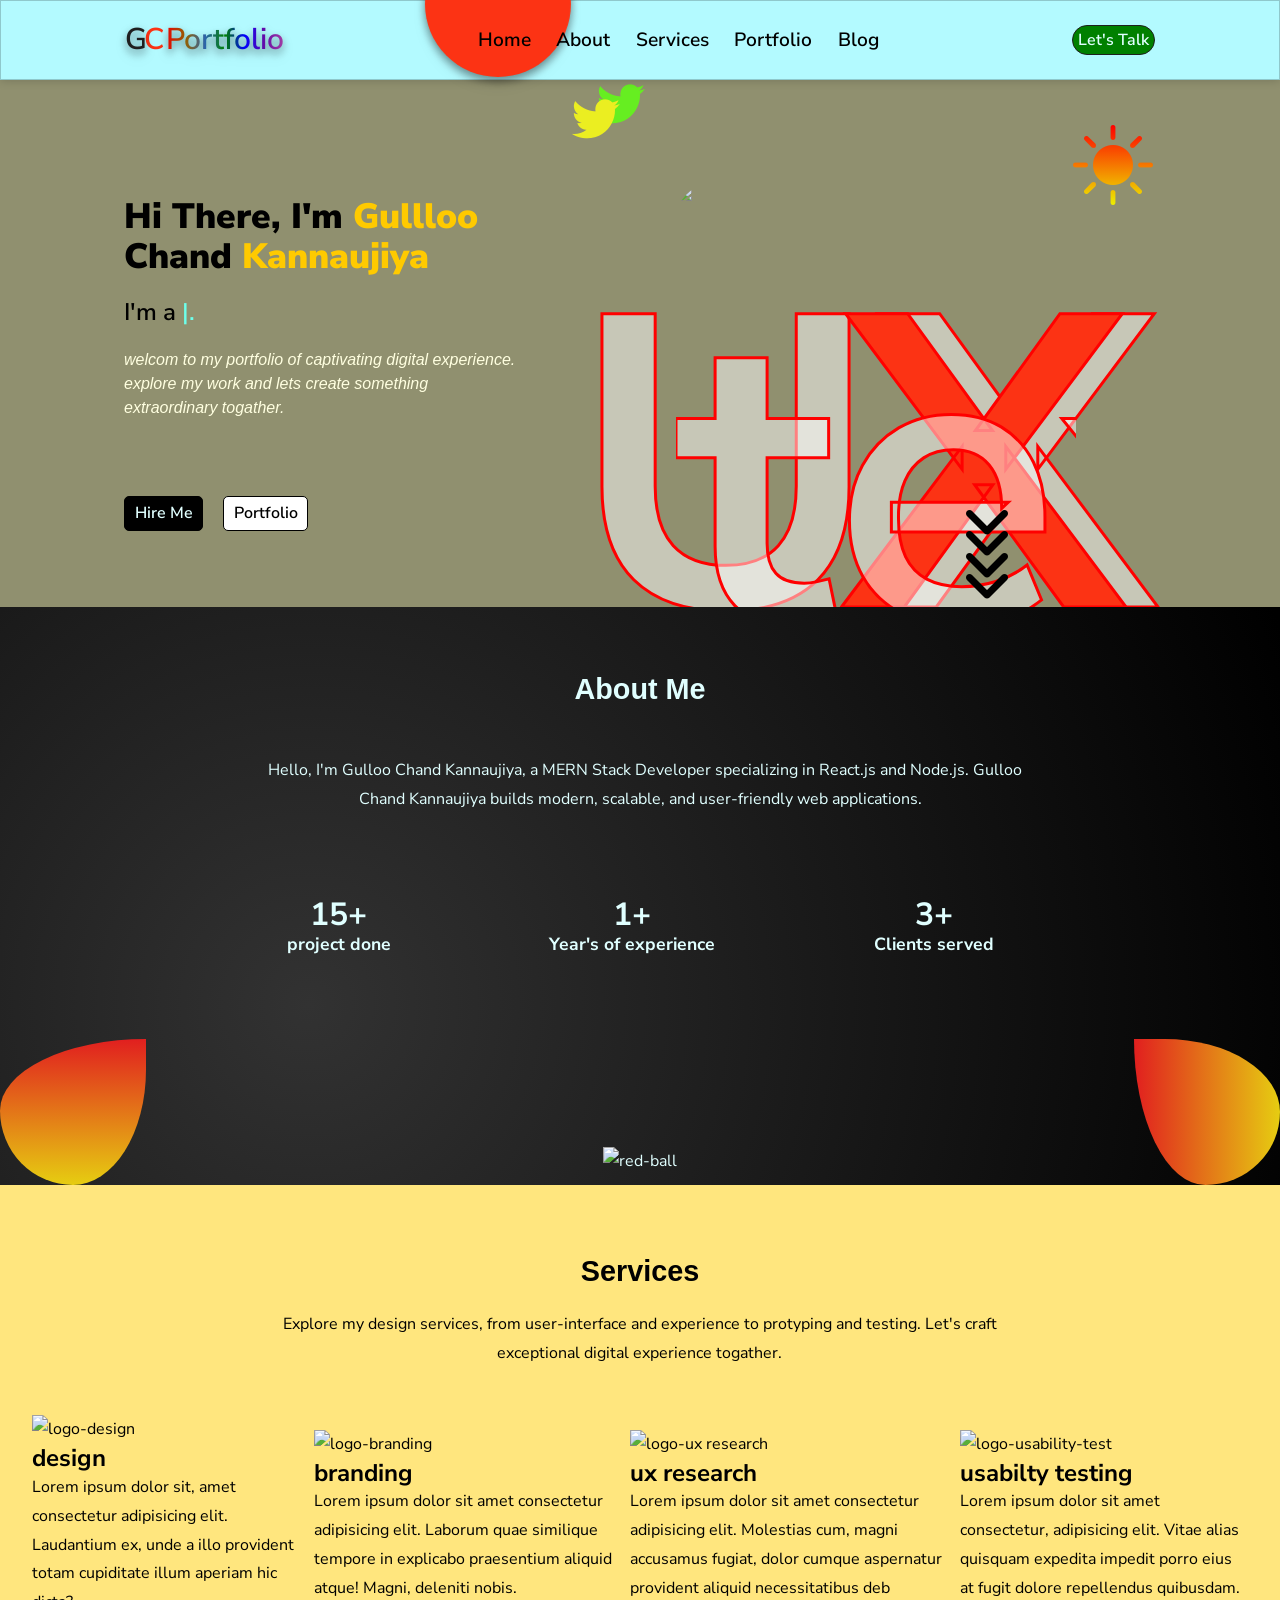
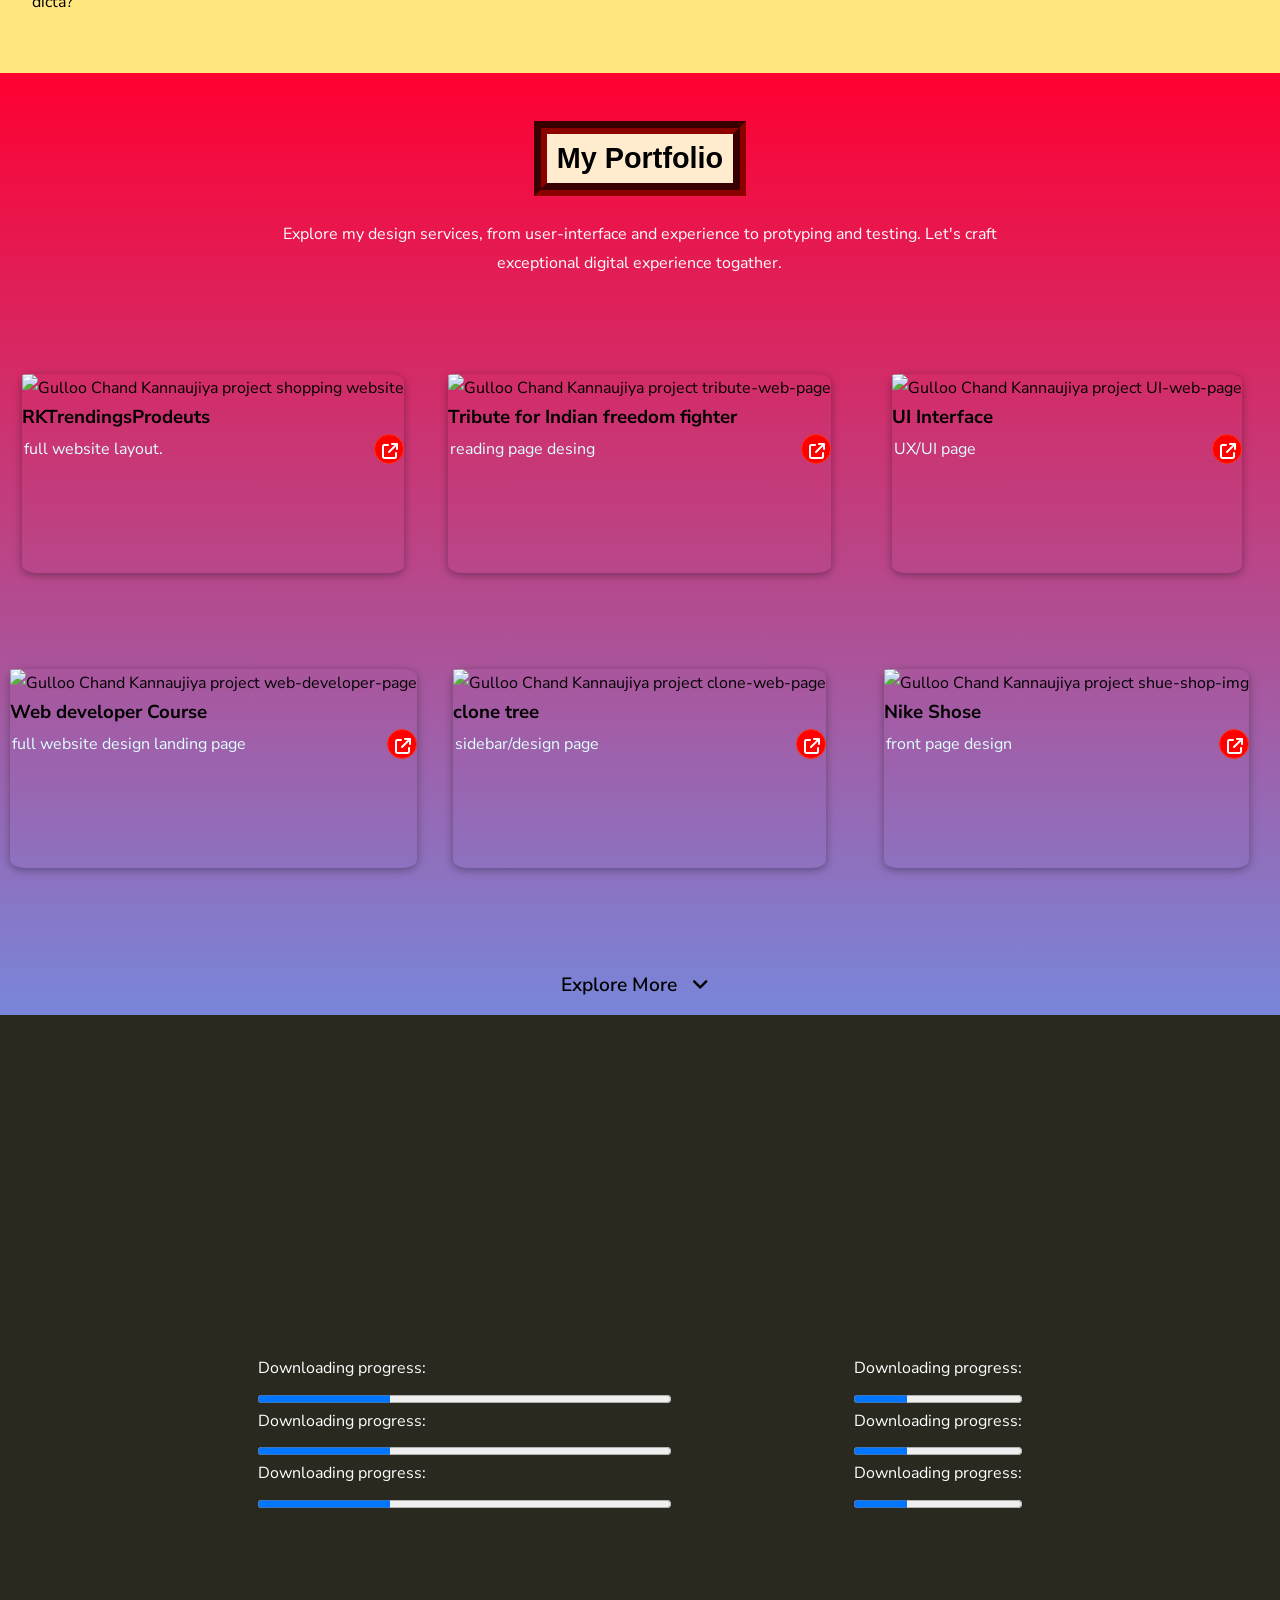
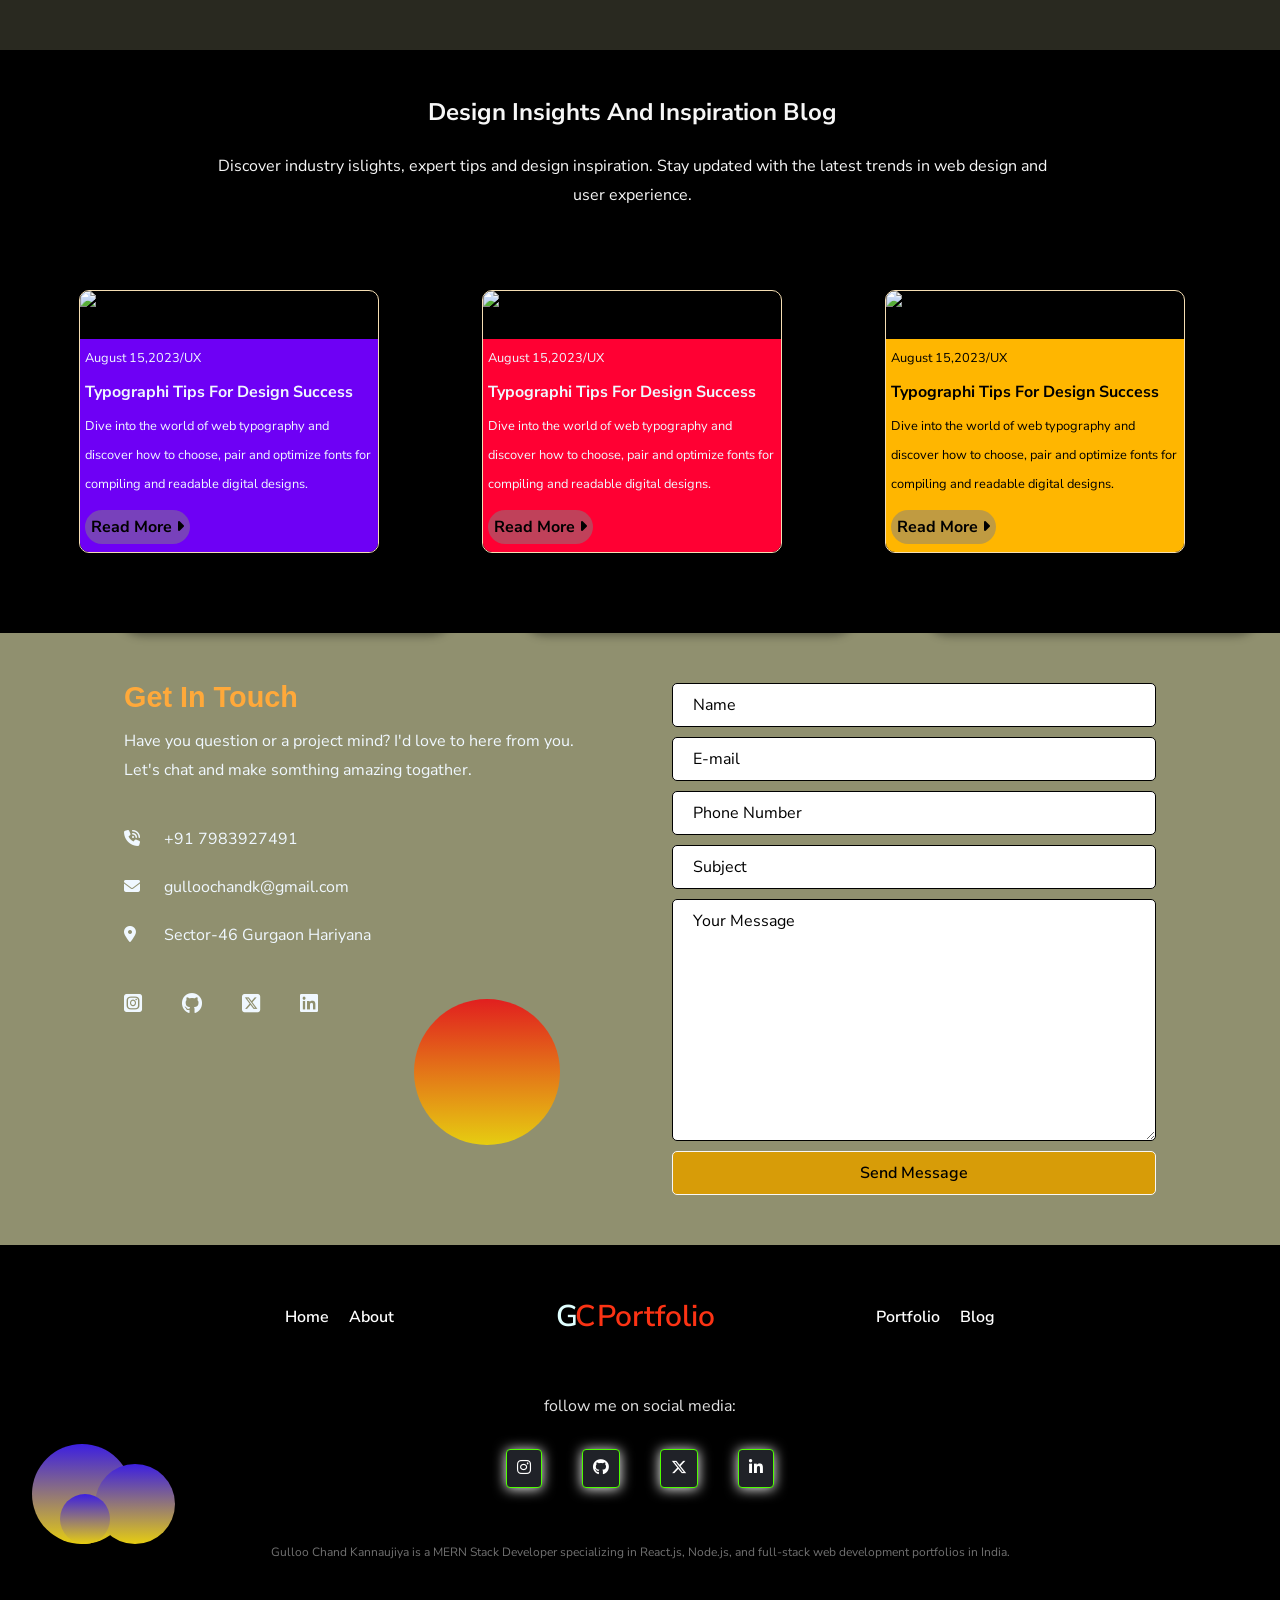
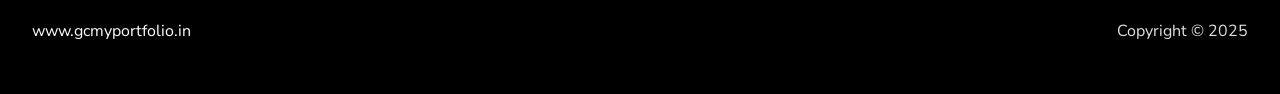
==== index.html @ 88aa2722 "fix meta and update full name" ====
<!DOCTYPE html>
<html lang="en">

    <head>
        <meta charset="UTF-8">
        <meta name="viewport" content="width=device-width, initial-scale=1.0">
        <meta name="description" content="Portfolio of Gulloo Chand Kannaujiya - Web-Developer & Full-Stack Developer.">
        <meta name="keywords"
            content="Gulloo Chand Kannaujiya, MERN Stack Developer, React Developer, Node.js Developer, Web Developer Portfolio India">
        <meta name="author" content="Gulloo Chand Kannaujiya">
        <link rel="stylesheet" href="./css/style.css">
        <link rel="stylesheet" href="https://cdnjs.cloudflare.com/ajax/libs/font-awesome/6.5.1/css/all.min.css"
            integrity="sha512-DTOQO9RWCH3ppGqcWaEA1BIZOC6xxalwEsw9c2QQeAIftl+Vegovlnee1c9QX4TctnWMn13TZye+giMm8e2LwA=="
            crossorigin="anonymous" referrerpolicy="no-referrer" />
        <link rel="stylesheet" href="https://cdn.jsdelivr.net/npm/bootstrap-icons@1.11.1/font/bootstrap-icons.css"
            integrity="sha384-4LISF5TTJX/fLmGSxO53rV4miRxdg84mZsxmO8Rx5jGtp/LbrixFETvWa5a6sESd" crossorigin="anonymous">
        <link rel="canonical" href="https://gu99k.github.io/gc-myportfolio.in/">
        <script src="https://unpkg.com/scrollreveal"></script>
        <title>Gulloo Chand Kannaujiya| MERN Stack Developer Portfolio</title>
        <!-- Open Graph -->
        <meta property="og:title" content="Gulloo Chand Kannaujiya Portfolio">
        <meta property="og:description" content="MERN Stack Developer specializing in React and Node.js">
        <meta property="og:url" content="https://gu99k.github.io/gc-myportfolio.in/">
        <meta property="og:type" content="website">
        <meta property="og:image" content="https://gu99k.github.io/gc-myportfolio.in/img/your-image.png">
        <!-- Other meta tags, title, etc. -->

        <script type="application/ld+json">
          {
            "@context": "https://schema.org",
            "@type": "Person",
            "name": "Gulloo Chand Kannaujiya",
            "url": "https://gu99k.github.io/gc-myportfolio.in/",
            "image": "https://gu99k.github.io/gc-myportfolio.in/images/your-image.jpg",
            "sameAs": [
              "https://in.linkedin.com/in/gc-kannaujiya",
              "https://github.com/Gu99k"
              
            ],
            "jobTitle": "MERN Stack Developer",
            "worksFor": {
              "@type": "Organization",
              "name": "Freelancer / Personal Brand"
            },
            "description": "A passionate MERN Stack Developer skilled in modern web technologies and creating a full website."
          }
          </script>
    </head>

    <body>
        <!-- Whole project Start From Here///////////////////////////////////////////////////////////// -->
        <div id="landing-ltr">
            <!-- Top page view content///////////////////////////////////////////////////////////// -->

            <p class="seo-top">
                Gulloo Chand Kannaujiya is a MERN Stack Developer specializing in React.js, Node.js, and full-stack web
                applications
                in India.
            </p>
            <!-- Header-Navbar start//////////////////////////////////////////////////////////////////////// -->

            <nav class="navbar" onscroll="myScroll">
                <div class="background"></div>
                <div class="logo">
                    <div><span class="left">g</span> <span class="right">c</span> </div>
                    <div class="logo-txt">portfolio</div>
                </div>
                <div class="nav-links">
                    <ul>
                        <li class="list-link">
                            <a class="active-link home-link" href="#">home</a>
                        </li>
                        <li>
                            <a class="active-link target-link" data-target="about-section" href="#">about</a>
                        </li>
                        <li>
                            <a class="active-link target-link" data-target="service-section" href="#">services</a>
                        </li>
                        <li>
                            <a class="active-link target-link" data-target="portfolio-section" href="#">portfolio</a>
                        </li>
                        <li>
                            <a class="active-link target-link" data-target="blog-section" href="#">blog</a>
                        </li>

                    </ul>
                </div>
                <div class="button">
                    <a class="target-link" data-target="contact-section" href="#">let's talk</a>
                </div>
                <!-- Toggle Button  -->

                <div id="menubar"><i class="fa-sharp fa-solid fa-bars"></i></div>
                <div id="menubar-close"><i class="fa-solid fa-xmark"></i></div>

            </nav>
            <!-- Backdrop -->
            <div class="backdrop" id="backdrop"></div>

            <div class="menu-item">
                <ul>
                    <li>

                        <a class="home-link" href="#"><span class="menu-icon"><i class="fa-solid fa-house"></i></span>
                            <div class="text-item">home</div>
                        </a>
                    </li>
                    <li>

                        <a class="target-link" data-target="about-section" href="#"><span class="menu-icon"><i
                                    class="fa-solid fa-address-card"></i></span>
                            <span class="text-item">about</span> </a>
                    </li>
                    <li>
                        <a class="target-link" data-target="service-section" href="#"><span class="menu-icon"><i
                                    class="fa-solid fa-code"></i></span>
                            <span class="text-item">services</span> </a>
                    </li>
                    <li>

                        <a class="target-link" data-target="portfolio-section" href="#"><span class="menu-icon"><i
                                    class="fa-sharp fa-solid fa-user-tie"></i></span>
                            <div class="text-item">portfolio</div>
                        </a>
                    </li>
                    <li>

                        <a class="target-link" data-target="blog-section" href="#">
                            <div class="menu-icon"> <i class="fa-sharp fa-solid fa-blog"></i>
                            </div>
                            <div class="text-item">blog</div>
                        </a>
                    </li>
                    <li>

                        <a class="target-link" data-target="contact-section" href="#">
                            <div class="menu-icon"><i class="fa-solid fa-comment"></i></div>
                            <div class="text-item">let's
                                talk</div>
                        </a>

                    </li>

                </ul>
            </div>



            <!-- Header-Navbar Close///////////////////////////////////////////////////////////// -->

            <!-- Top Page view Main-content start///////////////////////////////////////////////////////////// -->
            <div class="hero" id="home">
                <div class="container">
                    <div class="header-content header-con-bg">
                        <div class="section-heading">
                            <h1 class="title1">
                                hi there, i'm <span class="title1-text"> gullloo</span> chand <span
                                    class="title1-text">kannaujiya</span>
                            </h1>
                            <div class="title2">I'm a
                                <span class="multi-text"></span>
                                <span class="Typewriter__cursor">|.</span>
                            </div>
                            <div class="description">welcom to my portfolio of captivating digital experience. explore
                                my
                                work and lets create something extraordinary togather.</div>
                        </div>
                        <div class="CTAs">
                            <a class="CTAs-link" href="./assets/resume/GCK resume m4.pdf" target="_blank">
                                <div class="btn btn1">hire me</div>

                            </a>
                            <a class="btn btn2" href="./pages/portfolio.html">portfolio</a>
                        </div>

                    </div>
                    <div class="animate-ball"></div>
                    <div class="image">

                        <div class="design">UX <span class="design2">X</span> <span class="design3"><img
                                    src="./img/R.png" loading="lazy" alt="text-img"></span></div>
                        <div class="vector"> <i class="fa-sharp fa-solid fa-angles-down"></i> </div>
                        <div class="vector2"> <i class="fa-sharp fa-solid fa-angles-down"></i> </div>
                        <div class="triangle"> <i class="fa-brands fa-twitter"></i> </div>
                        <div class="animate-bird"> <i class="fa-brands fa-twitter"></i> </div>
                        <div class="triangle2"><i class="bi bi-brightness-high-fill"></i> </div>


                    </div>
                </div>
            </div>
            <!-- Top Page view Main-content-container Close///////////////////////////////////////////////////// -->

            <!-- About section Start//////////////////////////////////////////////////////////////////// -->
            <section id="about-section" class="sec-01 show-animate">
                <div class="about-heading">
                    <h1 class="about-title">about me</h1>
                    <p class="about-description">
                    <p class="about-description">
                        Hello, I'm Gulloo Chand Kannaujiya, a MERN Stack Developer specializing in React.js and Node.js.
                        Gulloo Chand Kannaujiya builds modern, scalable, and user-friendly web applications.
                    </p>
                    </p>
                </div>
                <div class="about-container">
                    <div class="info01">
                        <h1 class="info-header">15+</h1>
                        <h5 class="info-text">project done</h5>
                    </div>
                    <div class="info02">
                        <h1 class="info-header">1+</h1>
                        <h5 class="info-text">Year's of experience</h5>
                    </div>
                    <div class="info03">
                        <h1 class="info-header">3+</h1>
                        <h5 class="info-text">Clients served</h5>
                    </div>

                </div>
                <div class="at-bg-btm">
                    <div class="about-gb"></div>
                    <img class="about-img" src="./img/Background1.png" loading="lazy" alt="red-ball">
                    <div class="about-gb bg-roate"></div>
                </div>
            </section>
            <!-- About section Close//////////////////////////////////////////////////////////////////// -->

            <!-- Service section Start//////////////////////////////////////////////////////////////////// -->
            <section id="service-section" class="sec-02">
                <div class="service-container">
                    <div class="sr-hd-tls">
                        <h1 class="service-Hd-h1">Services</h1>
                        <p class="service-Hd-p">Explore my design services, from user-interface and experience to
                            protyping and testing.
                            Let's craft exceptional digital experience togather.</p>
                    </div>
                    <div class="services-expo">
                        <div class="expo">
                            <div class="expo101"><img src="./img/Vector (1).png" loading="lazy" alt="logo-design"></div>
                            <div class="expo102">
                                <h2>design</h2>
                            </div>
                            <div class="expo103">
                                <p>Lorem ipsum dolor sit, amet consectetur adipisicing elit. Laudantium ex, unde a illo
                                    provident totam cupiditate illum aperiam hic dicta?</p>
                            </div>
                        </div>
                        <div class="expo">
                            <div class="expo201"><img src="./img/Vector.png" alt="logo-branding"></div>
                            <div class="expo202">
                                <h2>branding</h2>
                            </div>
                            <div class="expo203">
                                <p>Lorem ipsum dolor sit amet consectetur adipisicing elit. Laborum quae similique
                                    tempore in explicabo praesentium aliquid atque! Magni, deleniti nobis.</p>
                            </div>
                        </div>
                        <div class="expo">
                            <div class="expo301"> <img src="./img/Vector (2).png" alt="logo-ux research"></div>
                            <div class="expo302">
                                <h2>ux research</h2>
                            </div>
                            <div class="expo303">
                                <p>Lorem ipsum dolor sit amet consectetur adipisicing elit. Molestias cum, magni
                                    accusamus fugiat, dolor cumque aspernatur provident aliquid necessitatibus deb</p>
                            </div>
                        </div>
                        <div class="expo">
                            <div class="expo401"><img src="./img/task.png" alt="logo-usability-test"></div>
                            <div class="expo402">
                                <h2>usabilty testing</h2>
                            </div>
                            <div class="expo403">
                                <p>Lorem ipsum dolor sit amet consectetur, adipisicing elit. Vitae alias quisquam
                                    expedita impedit porro eius at fugit dolore repellendus quibusdam.</p>
                            </div>
                        </div>
                    </div>

                </div>
            </section>
            <!-- Service section Close///////////////////////////////////////////////////////////////////// -->


            <!-- portfolio-cards-section-start//////////////////////////////////////////////////////////////////// -->
            <section id="portfolio-section" class="sec-03">
                <div class="port-s-con">
                    <div class="portfolio-heading">
                        <div class="port-h-s">
                            <h1>my portfolio</h1>
                            <p>Explore my design services, from user-interface and experience to protyping and testing.
                                Let's craft exceptional digital experience togather. </p>
                        </div>
                    </div>
                    <div class="cards-container">
                        <div class="cards">

                            <div class="cards-img">
                                <img src="./img/page11.png" loading="lazy"
                                    alt="Gulloo Chand Kannaujiya project shopping website">
                                <video preload="none" src="./assets/video/card1video.mp4"></video>

                            </div>

                            <div>
                                <h3 class="headline">RKTrendingsProdeuts</h3>
                            </div>
                            <div class="cards-txt-title">
                                <p class="subhead">full website layout.</p>
                                <a class="cards-ancher" href="https://gu99k.github.io/rk-trending-products.com/"
                                    target="_blank">

                                    <div class="link-direction"><i class="fa-solid fa-arrow-up-right-from-square"></i>
                                    </div>
                                </a>
                            </div>

                        </div>
                        <div class="cards">
                            <div class="cards-img"><img src="./img/page22.png" loading="lazy"
                                    alt="Gulloo Chand Kannaujiya project tribute-web-page">
                            </div>
                            <div>
                                <h3 class="headline">Tribute for Indian freedom fighter</h3>
                            </div>
                            <div class="cards-txt-title">
                                <p class="subhead">reading page desing</p>
                                <a class="cards-ancher" href="https://gu99k.github.io/tribute-Gandhi-ji-by-GK.in/"
                                    target="_blank">
                                    <div class="link-direction"><i class="fa-solid fa-arrow-up-right-from-square"></i>
                                    </div>
                                </a>
                            </div>
                        </div>
                        <div class="cards">
                            <div class="cards-img"><img src="./img/page33 (2).png" loading="lazy"
                                    alt="Gulloo Chand Kannaujiya project UI-web-page">
                            </div>
                            <div>
                                <h3 class="headline">UI Interface</h3>
                            </div>
                            <div class="cards-txt-title">
                                <p class="subhead">UX/UI page</p>
                                <a class="cards-ancher" href="https://gu99k.github.io/UIwebsite/" target="_blank">
                                    <div class="link-direction"><i class="fa-solid fa-arrow-up-right-from-square"></i>
                                    </div>
                                </a>
                            </div>
                        </div>
                        <div class="cards">
                            <div class="cards-img">
                                <img src="./img/page4.png" loading="lazy"
                                    alt="Gulloo Chand Kannaujiya project web-developer-page">
                                <video preload="none" src="./assets/video/card4video.mp4"></video>
                            </div>
                            <div>
                                <h3 class="headline">Web developer Course</h3>
                            </div>
                            <div class="cards-txt-title">
                                <p class="subhead">full website design landing page </p>
                                <a class="cards-ancher" href="https://gu99k.github.io/UIwebsite/" target="_blank">
                                    <div class="link-direction"><i class="fa-solid fa-arrow-up-right-from-square"></i>
                                    </div>
                                </a>
                            </div>
                        </div>
                        <div class="cards">
                            <div class="cards-img"><img src="./img/page5.png" loading="lazy"
                                    alt="Gulloo Chand Kannaujiya project clone-web-page"></div>
                            <div>
                                <h3 class="headline">clone tree</h3>
                            </div>
                            <div class="cards-txt-title">
                                <p class="subhead">sidebar/design page</p>
                                <a class="cards-ancher" href="https://gu99k.github.io/linktree.clone/" target="_blank">
                                    <div class="link-direction"><i class="fa-solid fa-arrow-up-right-from-square"></i>
                                    </div>
                                </a>
                            </div>
                        </div>
                        <div class="cards">
                            <div class="cards-img"><img src="./img/page7.png" loading="lazy"
                                    alt="Gulloo Chand Kannaujiya project shue-shop-img"></div>
                            <div>
                                <h3 class="headline">Nike Shose</h3>
                            </div>
                            <div class="cards-txt-title">
                                <p class="subhead">front page design</p>
                                <a class="cards-ancher" href="https://gu99k.github.io/linktree.clone/" target="_blank">
                                    <div class="link-direction"><i class="fa-solid fa-arrow-up-right-from-square"></i>
                                    </div>
                                </a>
                            </div>
                        </div>
                    </div>
                    <div class="addtional_portfolio">
                        <a class="add-window" href="./pages/portfolio.html">Explore More
                            <i class="fa-solid fa-angle-down add-port-icon"></i></a>

                    </div>
                </div>

            </section>
            <!-- portfolio-cards-section-close////////////////////////////////////////////////////////////////// -->

            <!-- skills-section-stART////////////////////////////////////////////////////////////////// -->
            <section id="skills-section" class="s-s-background motion-effect-element">
                <div id="elementor-background-overlay"></div>
                <div id="skills-wrap">
                    <div class="skills-heading s-animation">
                        <h1>core web design skills</h1>
                        <p>I'm curious in essential design skills, creating visually stunning and functional digital
                            experience from UI design to UX research, my passion is to craft efective and memorable
                            digital
                            solutions.</p>
                    </div>
                    <div class="skills-container">
                        <div class="items-left">
                            <div class="skills00">
                                <label for="file">Downloading progress:</label>
                                <progress id="file" value="32" max="100"> 32% </progress>
                            </div>
                            <div class="skills00">
                                <label for="file">Downloading progress:</label>
                                <progress id="file" value="32" max="100"> 32% </progress>
                            </div>
                            <div class="skills00">
                                <label for="file">Downloading progress:</label>
                                <progress id="file" value="32" max="100"> 32% </progress>
                            </div>
                        </div>
                        <div class="items-right">
                            <div class="skills00">
                                <label for="file">Downloading progress:</label>
                                <progress id="file" value="32" max="100"> 32% </progress>
                            </div>
                            <div class="skills00">
                                <label for="file">Downloading progress:</label>

                                <progress id="file" value="32" max="100"> 32% </progress>

                            </div>
                            <div class="skills00">
                                <label for="file">Downloading progress:</label>
                                <progress id="file" value="32" max="100"> 32% </progress>
                            </div>

                        </div>
                    </div>
                </div>

            </section>
            <!-- skills-section-close////////////////////////////////////////////////////////////////// -->


            <!-- blog-section-start////////////////////////////////////////////////////////////////// -->
            <section id="blog-section" class="sec-05">
                <div class="blog-header">
                    <h1 class="blog-H-h1">Design Insights and inspiration blog</h1>
                    <p class="blog-H-p">Discover industry islights, expert tips and design inspiration. Stay updated
                        with the latest
                        trends in web design and user experience.</p>
                </div>
                <div class="blog-container">
                    <div class="blog-cards">
                        <div class="blog-card-img">

                            <img src="./img/page8.png" loading="lazy" alt="light-webpage-img" style="--i:0;">
                        </div>
                        <div class="blog-content blog-bg1">
                            <p>August 15,2023/UX </p>
                            <h5>typographi tips for design success</h5>
                            <p>Dive into the world of web typography and discover how to choose, pair and optimize fonts
                                for
                                compiling and readable digital designs. </p>
                            <h5 class="more-details"><a href="https://gu99k.github.io/led-light-on-off/"
                                    target="_blank">read more <i
                                        class="fa-duotone fa-solid fa-caret-right"></i></span></a></h5>
                        </div>
                    </div>
                    <div class="blog-cards">
                        <div class="blog-card-img">
                            <img src="./img/friendreq.png" loading="lazy" alt="chat-img" style="--i:1;">
                        </div>
                        <div class="blog-content blog-bg2">
                            <p>August 15,2023/UX </p>
                            <h5>typographi tips for design success</h5>
                            <p>Dive into the world of web typography and discover how to choose, pair and optimize fonts
                                for
                                compiling and readable digital designs. </p>
                            <h5 class="more-details"><a href="https://gu99k.github.io/friends-request-page/"
                                    target="_blank">read more <i class="fa-duotone fa-solid fa-caret-right"></i></a>
                            </h5>
                        </div>
                    </div>
                    <div class="blog-cards">
                        <div class="blog-card-img">
                            <img src="./img/GuessNum.png" loading="lazy" alt="game-img" style="--i:2;">
                        </div>
                        <div class="blog-content blog-bg3">
                            <p>August 15,2023/UX </p>
                            <h5>typographi tips for design success</h5>
                            <p>Dive into the world of web typography and discover how to choose, pair and optimize fonts
                                for
                                compiling and readable digital designs. </p>
                            <h5 class="more-details"><a href="https://gu99k.github.io/guess-number.in/" target="_blank">
                                    read more <i class="fa-duotone fa-solid fa-caret-right"></i></a></h5>
                        </div>
                    </div>
                </div>
            </section>
            <!-- blog-section-close///////////////////////////////////////////////////////////////////// -->

            <!-- contact-section-start////////////////////////////////////////////////////////////////// -->

            <section id="contact-section" class="sec-06 con-bg">

                <div class="contact-header">

                    <div class="con-h-sbh">
                        <h1>get in touch</h1>
                        <p>Have you question or a project mind? I'd love to here from you. Let's chat and make
                            somthing
                            amazing togather.</p>
                    </div>
                    <div class="con-details">
                        <div class="icons">
                            <div class="icon"><a class="sendmail" href="tel:+917983927491"><i
                                        class="fa-solid fa-phone-volume"></i></a>
                            </div>
                            <div class="icon"><a class="sendmail" href="mailto:gulloochandk@gmail.com"><i
                                        class="fa-solid fa-envelope"></i></a></div>
                            <div class="icon"><a class="sendmail" href="https://maps.app.goo.gl/A5BnwYNrPk58fgZZ9"><i
                                        class="fa-solid fa-location-dot"></i></a></div>
                        </div>
                        <div class="texts">
                            <div class="text"><a class="sendmail" href="tel:+917983927491"> +91 7983927491</a></div>
                            <div class="text"><a class="sendmail" href="mailto:gulloochandk@gmail.com">
                                    gulloochandk@gmail.com </a></div>
                            <div class="text"><a class="sendmail" href="https://maps.app.goo.gl/A5BnwYNrPk58fgZZ9">
                                    Sector-46 Gurgaon
                                    Hariyana</a></div>
                        </div>
                    </div>

                    <div class="social-media">
                        <a class="s-icons" href="https://www.instagram.com/g198k/" target="_blank"><i
                                class="fa-brands fa-square-instagram"></i>
                        </a>
                        <a class="s-icons" href="https://github.com/Gu99k" target="_blank"><i
                                class="fa-brands fa-github"></i></a>
                        <a class="s-icons" href="https://x.com/g198k?t=un59E0PEA1GJ83kFFraFJw&s=09" target="_blank"><i
                                class="fa-brands fa-square-x-twitter"></i></a>
                        <a class="s-icons" href="https://www.linkedin.com/in/gc-kannaujiya/" target="_blank"><i
                                class="fa-brands fa-linkedin"></i></a>
                    </div>
                    <div class="con-background1"></div>
                </div>
                <div class="contact-form">
                    <form id="myform" action="#">
                        <input class="input-data " type="text" id="name" value="" placeholder="Name" autocomplete="off">
                        <div class="error-text">Please fill the name</div>
                        <input class="input-data " type="email" id="email" value="" placeholder="E-mail"
                            autocomplete="off">

                        <div class="error-text">Please fill the name</div>

                        <input class="input-data " type="number" id="number" value="" placeholder="Phone Number"
                            autocomplete="off">
                        <div class="error-text">Please fill the name</div>

                        <input class="input-data " type="text" id="subject" value="" placeholder="Subject"
                            autocomplete="off">
                        <div class="error-text">Please fill the name</div>

                        <textarea class="input-data " name="" id="message" cols="30" value="" rows="10"
                            placeholder="Your Message"></textarea autocomplete="off">
                             <div class="error-text">Please fill the name</div>

                            <button id="subBtn" type="submit">send message</button>
                        </form>
                    </div>
               
              </section>
          <!-- contact-section-close////////////////////////////////////////////////////////////////// -->
          <!-- footer-section-start////////////////////////////////////////////////////////////////// -->
          <section id="footer-section" class="sec-07">
            <div class="about-header">
                <div class="head remove">
                    <ul>
                        <li>
                            <a class="home-link" href="#">home</a>
                        </li>
                        <li>
                            <a class="target-link" data-target="about-section" href="#">about</a>
                        </li>

                    </ul>
                </div>
                
                <div class="head center">
                    <a class="home-link" href="#">
                        <div class="logo">
                            <div><span class="left-text">g</span> <span class="right">c</span> </div>
                            <div class="logo-txt2">portfolio</div>
                        </div>
                    </a>
                </div>
                <div class="head remove">
                    <ul>
                        <li>
                            <a class="target-link" data-target="portfolio-section" href="#">Portfolio</a>
                        </li>
                        <li>
                            <a class="target-link" data-target="blog-section" href="#">blog</a>
                        </li>

                    </ul>
                </div>
            </div>
            <div class="abt-follow">
                <p>follow me on social media:</p> <br>
                <div class="social-media2">
                    <a class="f-icons" href="https://www.instagram.com/g198k/" target="_blank"><i class="fa-brands fa-instagram"></i>
                    </a>
                    <a class="f-icons" href="https://github.com/Gu99k" target="_blank"><i class="fa-brands fa-github"></i></a>
                    <a class="f-icons"
                        href="https://x.com/g198k?t=un59E0PEA1GJ83kFFraFJw&s=09"
                        target="_blank"><i class="fa-brands fa-x-twitter"></i></a>
                    <a class="f-icons" href="https://www.linkedin.com/in/gc-kannaujiya/" target="_blank"><i
                            class="fa-brands fa-linkedin-in"></i></a>
                </div>
            </div>
            
              <!--  ADD THIS LINE HERE -->
              <p class="seo-name">
                  Gulloo Chand Kannaujiya is a MERN Stack Developer specializing in React.js, Node.js, and full-stack web development
                  portfolios in India.
              </p>
            <div class="abt-wrap">
              
                <div class="my-web">
                    <a class="home-link" href="#">www.gcmyportfolio.in</a>
                </div>
                <div class="animate-ball-footer"></div>
                <div class="animate-ball-footer ball-footer2"></div>
                <div class="animate-ball-footer ball-footer3"></div>
                <div class="copy-right">Copyright © 2025</div>
            </div>
          </section>
          <!-- footer-section-close////////////////////////////////////////////////////////////////// -->





        </div>
        <!-- JavaScript section////////////////////////////////////////////////////////////////// -->
        <script src="https://smtpjs.com/v3/smtp.js"></script>
        <script src="https://cdn.jsdelivr.net/npm/sweetalert2@11"></script>
        <script src="./js/main.js"></script>
    </body>

</html>
---- css/style.css ----
@import url("https://fonts.googleapis.com/css2?family=Nunito+Sans:opsz,wght@6..12,300;6..12,700&family=Poppins:ital,wght@0,100;0,200;0,300;0,400;0,500;0,600;0,700;0,800;0,900;1,100;1,200;1,300;1,400;1,500;1,600;1,700;1,800;1,900&display=swap");

* {
  margin: 0;
  padding: 0;
  box-sizing: border-box;
  font-family: "Nunito Sans", sans-serif;
}

html,
body {
  height: 100%;
  width: 100%;
  line-height: 1.8rem;
  overflow-x: clip;
  scroll-behavior: smooth;
  scroll-padding-top: 5rem;
}
html.sr .title1 .description {
  visibility: hidden;
}

:root {
  --dark-color: #1f1f1f;
  --dark-gray-color: #8d8d8d;
  --deep-graphite-color: #8d8d8d;
  --grey-color: #f7f7f7;
  --mediam-grey-color: #e1e1e1;
  --white-color: #ffffff;
  --pink-color: #ffd4d0;
  --red-color: #fc3314;
  --cl-card-text-color: #213343;
  --header-text-color: #2e475d;
  --hover-color: #d7d7d7;
  --blcak-color: #000000;
  --lightcyan-color: lightcyan;
  --hover-color1: #00cd88;
  --hover-color2: #7ed957;
  --hover-color3: #4dff00;
  --btn-color: green;
  --text-color: aliceblue;
  --text2-color: #ffca00;
}
/* <!-- Whole project Start From Here///////////////////////////////////////////////////////////// --> */

#landing-ltr {
  display: inline-flex;
  flex-direction: column;
  align-items: center;
  width: 100%;
  min-height: 100dvh;
  position: relative;
  background-color: #90906f;
}

.seo-top {
  position: absolute;
  left: -9999px;
  top: auto;
}
/* <!-- Top page view content///////////////////////////////////////////////////////////// --> */
.navbar {
  display: flex;
  padding: 0px 124px;
  justify-content: space-between;
  align-items: center;
  align-self: stretch;
  height: 80px;
  position: sticky;
  top: 0;
  left: 0;
  width: 100%;
  z-index: 9999;
  transition: 0.6;
  background-color: rgb(179 250 255);
  border: 1px solid rgba(0, 0, 0, 0.2);
  box-shadow: 0 0 10px rgba(0, 0, 0, 0.2);
}

.background {
  height: 146px;
  width: 146px;
  background: var(--red-color);
  filter: drop-shadow(0px 4px 4px rgba(0, 0, 0, 0.25))
    drop-shadow(0px 4px 4px rgba(0, 0, 0, 0.25));
  background-position: center;
  border-radius: 50%;
  position: absolute;
  left: 424px;
  top: -70px;
  animation: animconBall 3.5s linear infinite;
  transform: rotateY(180deg);
}

@keyframes animconBall {
  50% {
    right: 30px;
    top: -90px;
  }
}
.logo {
  display: flex;
  align-items: flex-start;
  gap: 2px;
  text-transform: capitalize;
  font-size: 30px;
  font-weight: 600;
  word-wrap: break-word;
  color: var(--red-color);
}
.left {
  color: var(--dark-color);
  letter-spacing: -11px;
  filter: drop-shadow(0px 4px 4px rgba(0, 0, 0, 0.25))
    drop-shadow(0px 4px 4px rgba(0, 0, 0, 0.25));
}
.logo-txt {
  background: linear-gradient(
    to left,
    #a33fa3,
    #650ba7,
    blue,
    green,
    #2b65ac,
    #936003,
    #ec0000
  );
  -webkit-background-clip: text;
  color: transparent;
  filter: drop-shadow(0px 4px 4px rgba(0, 0, 0, 0.25))
    drop-shadow(0px 4px 4px rgba(0, 0, 0, 0.25));
}
.nav-links ul {
  display: flex;
  justify-content: center;
  align-items: center;
}
.nav-links ul li {
  list-style: none;
  padding: 0.2rem 0.3rem;
  transition: transform 0.3s ease;
}
.nav-links ul li .active-link {
  text-transform: capitalize;
  text-decoration: none;
  font-size: 1.2rem;
  font-weight: 600;
  color: var(--blcak-color);
  padding: 0.1rem 0.5rem;
  z-index: 1;
  position: relative;
  border-radius: 5px;
  transition: 0s ease;
}
.nav-links ul li:hover {
  transform: scale(1.1);
}
.nav-links ul li .active-link:hover {
  background: var(--blcak-color);
  color: var(--white-color);
}
.active-link.activeCurrent {
  color: var(--white-color);
  background: var(--blcak-color);
}

.button {
  background: var(--btn-color);
  border-radius: 50px;
  border: 1px solid var(--dark-color);
  transition: transform 0.3s ease;
}
.button a {
  text-decoration: none;
  font-size: 1rem;
  font-weight: 600;
  text-transform: capitalize;
  color: var(--lightcyan-color);
  padding: 0rem 0.3rem;
}
.button:hover {
  background: var(--red-color);
  -ms-transform: scale(1.1); /* IE 9 */
  -webkit-transform: scale(1.1); /* Safari 3-8 */
  transform: scale(1.1);
}

#menubar {
  font-size: 1.5rem;
  z-index: 1;
  padding: 5px;
  cursor: pointer;
  display: none;
}
#menubar-close {
  display: none;
  padding: 5px;
  font-size: 1.5rem;
  cursor: pointer;
  z-index: 1;
}
/* Optional: Backdrop */
.backdrop {
  position: fixed;
  left: 0;
  top: 0;
  height: 100%;
  width: 100%;
  background: rgba(0, 0, 0, 0.4);
  z-index: 999;
  display: none;
}

/* This only locks scroll for backdrop/menu */
.menu-open {
  overflow: hidden;
  touch-action: none;
}

.menu-item {
  position: fixed;
  top: 80px;
  right: -100%;
  max-width: 350px;
  width: 75%;
  height: 100%;
  border-radius: 5px;
  background-color: white;
  z-index: 1000;
  transition: right 0.5s ease-in-out;
}
.menu-item ul li {
  list-style: none;
  padding: 8px;
  border-bottom: 1px solid rgba(0, 0, 0, 0.196);
}
.menu-item ul li:hover {
  background-color: #0089d8;
  border-radius: 20px;
  transition: all ease-in-out 0.5s;
}
.menu-item ul li a {
  text-decoration: none;
  text-transform: capitalize;
  display: flex;
  align-items: center;
  justify-content: flex-start;
  font-size: 1rem;
  padding: 15px 10px;
  color: #000000;
}
.menu-item .menu-icon {
  padding: 0 15px;
}
.text-item {
  margin-left: 20px;
}
/* <!-- Header-Navbar Close///////////////////////////////////////////////////////////// --> */
/* <!-- Top Page view Main-content start///////////////////////////////////////////////////////////// --> */

.hero {
  display: flex;
  width: 100%;
  padding-top: 40px;
  flex-direction: column;
  justify-content: flex-end;
  align-items: center;
}
.container {
  display: flex;
  padding: 0px 124px;
  justify-content: center;
  align-items: flex-end;
  gap: 48px;
  align-self: stretch;
}

.header-content {
  display: flex;
  flex-direction: column;
  justify-content: space-evenly;
  align-items: flex-start;
  align-self: stretch;
  line-height: 2.5rem;
  font-family: sans-serif;
  z-index: 1;
}

.section-heading {
  display: flex;
  flex-direction: column;
  align-items: flex-start;
  gap: 16px;
  align-self: stretch;
}
.section-heading .title1 {
  font-size: 2.2rem;
  font-weight: 900;
  text-transform: capitalize;
}
.title1-text {
  color: var(--text2-color);
}
.section-heading .title2 {
  font-size: 1.5rem;
  font-weight: 600;
}
.section-heading .multi-text {
  color: #6dffeb;
}
.title2 .Typewriter__cursor {
  color: #6dffeb;
  animation: Typewriter_csr 1s infinite;
  -webkit-animation: Typewriter_csr 1s infinite;
}
@keyframes Typewriter_csr {
  0% {
    opacity: 0;
  }
  50% {
    opacity: 1;
  }
  100% {
    opacity: 0;
  }
}
.section-heading .description {
  font-size: 1rem;
  font-weight: 500;
  font-family: sans-serif;
  width: 100%;
  line-height: 1.5rem;
  font-style: italic;
  color: lightyellow;
}
.CTAs {
  display: flex;
  align-items: center;
  gap: 20px;
  align-self: stretch;
  line-height: 1.5rem;
}
.CTAs .CTAs-link {
  text-decoration: none;
}
.btn {
  padding: 0.3rem 0.6rem;
  text-decoration: none;
  border-radius: 5px;
  border: 1px solid var(--blcak-color);
  text-transform: capitalize;
  font-size: 1rem;
  font-weight: 600;
  cursor: pointer;
}
.btn1 {
  background: var(--blcak-color);
  color: var(--lightcyan-color);
}
.btn2 {
  color: var(--blcak-color);
  background: var(--white-color);
}
.btn:hover {
  background-color: blueviolet;
  transition: 0.3s ease;
}
.btn2:hover {
  color: var(--white-color);
}
.animate-ball {
  height: 527px;
  width: 1217px;
  border-top-left-radius: 680px;
  border-top-right-radius: 2px;
  border-bottom-left-radius: 3px;
  border-bottom-right-radius: 680px;
  position: absolute;
}
/* ==================Second-Part========================================================================= */

.image {
  width: 600px;
  height: 487px;
  display: block;
  margin: 0 auto;
  position: relative;
  display: flex;
}

.image .design {
  color: rgba(255, 255, 255, 0.5);
  font-size: 26rem;
  font-style: normal;
  font-weight: 700;
  line-height: normal;
  display: block;
  margin: 0 auto;
  outline-color: var(--red-color);
  -webkit-text-stroke-color: red;
  -webkit-text-stroke-width: 3px;
  margin-top: 4.1rem;
}
.design2 {
  width: 302.728px;
  height: 460.542px;
  flex-shrink: 0;
  color: #fc3314;
  font-size: 26rem;
  font-style: normal;
  font-weight: 700;
  line-height: normal;
  position: absolute;
  left: 17rem;
}
.design3 {
  position: absolute;
  right: 5rem;
  bottom: -5px;
}
.image .design3 img {
  width: 400.408px;
  height: 427.344px;
  flex-shrink: 0;
  border-radius: 34px;
  display: block;
  margin: 0 auto;
}

.image .vector i {
  position: absolute;
  right: 9rem;
  bottom: 3rem;
  font-size: 3.5rem;
}
.image .vector2 i {
  position: absolute;
  right: 9rem;
  top: 26.6rem;
  font-size: 3.5rem;
}
.triangle i {
  position: absolute;
  font-size: 3rem;
  top: -40px;
  left: 25px;
  color: #66ee21;
  animation: AnimBird 3.5s linear infinite;
}

@keyframes AnimBird {
  0% {
    transform: translatex(-100vw) scale(0);
  }
  100% {
    transform: translatex(100vw) scale(1);
  }
}
.animate-bird {
  position: absolute;
  top: -25px;
  color: #ebee21;
  font-size: 3rem;
  animation: secondBird 3s linear infinite;
}
@keyframes secondBird {
  0% {
    transform: translatex(-100vw) scale(0);
  }
  100% {
    transform: translatex(100vw) scale(1);
  }
}
.triangle2 i {
  position: absolute;
  font-size: 5rem;
  top: 5px;
  right: 3px;
  background: -webkit-linear-gradient(#f00, #ecee00);
  -webkit-background-clip: text;
  -webkit-text-fill-color: transparent;
  animation: animBall 20s linear infinite;
}
@keyframes animBall {
  to {
    transform: rotate(360deg);
  }
}

/* <!-- Top Page view Main-content-container Close///////////////////////////////////////////////////// --> */

/* <!-- About section Start//////////////////////////////////////////////////////////////////// --> */

#about-section {
  /* background: var(--blcak-color); */
  background: radial-gradient(
    circle at 24.1% 68.8%,
    rgb(50, 50, 50) 0%,
    rgb(0, 0, 0) 99.4%
  );
  color: lightcyan;
  width: 100%;
  position: relative;
}
.about-heading {
  margin-top: 2rem;
  display: flex;
  flex-direction: column;
  justify-content: center;
  align-items: center;
  max-width: 70%;
  width: 100%;
  margin: 4rem auto;
  gap: 24px;
  padding: 0 50px;
}
.about-heading .about-title {
  text-transform: capitalize;
  font-size: 1.8rem;
  font-family: sans-serif;
  padding: 4px 8px;
}
.about-heading .about-description {
  text-indent: 10px;
  text-align: center;
}
.about-container {
  display: flex;
  align-items: center;
  justify-content: space-evenly;
  max-width: 80%;
  width: 100%;
  margin: 0 auto;
}
.info01,
.info02,
.info03 {
  display: flex;
  flex-direction: column;
  justify-content: center;
  align-items: center;
  margin-bottom: 5rem;
}

.info-header {
  font-size: 2rem;
}
.info-text {
  font-size: 1.1rem;
}
.at-bg-btm {
  display: flex;
  justify-content: space-between;
  align-items: center;
}
.about-gb {
  height: 146px;
  width: 146px;
  background: linear-gradient(180deg, #e11f1f 0%, #e6cd11 100%);
  border-radius: 100% 0% 50% 50% / 49% 21% 79% 51%;
}
.bg-roate {
  transform: rotate(270deg);
}
.about-img {
  position: relative;
  bottom: -49px;
}
/* <!-- About section Close//////////////////////////////////////////////////////////////////// --> */

/* <!-- Service section Start//////////////////////////////////////////////////////////////////// --> */
#service-section {
  display: flex;
  justify-content: center;
  align-items: center;
  width: 100%;
  background-color: #ffe67e;
}

.service-container {
  display: flex;
  justify-content: center;
  align-items: center;
  flex-direction: column;
  gap: 2rem;
  padding: 2rem;
  margin: 1.5rem 0px;
}
.sr-hd-tls {
  display: flex;
  justify-content: center;
  align-items: center;
  flex-direction: column;
  max-width: 65%;
  width: 100%;
  margin: 1rem auto;
  gap: 24px;
  text-align: center;
}
.sr-hd-tls h1 {
  font-size: 1.8rem;
  font-family: sans-serif;
}
.services-expo {
  display: flex;
  align-items: center;
  justify-content: center;
  gap: 1rem;
}

/* <!-- Service section close//////////////////////////////////////////////////////////////////// --> */

/* <!-- portfolio-cards-section close//////////////////////////////////////////////////////////////////// --> */
#portfolio-section {
  display: flex;
  flex-direction: column;
  justify-content: flex-end;
  align-items: flex-start;
  width: 100%;
}

.port-s-con {
  width: 100%;
  display: grid;
  background: linear-gradient(180deg, #ff0031 0%, rgb(112 131 255 / 74%) 100%);
  place-items: center;
}
.portfolio-heading {
  display: flex;
  justify-content: center;
  align-items: flex-start;
  width: 100%;
  padding: 2rem 2rem;
}
.port-h-s {
  display: flex;
  justify-content: center;
  align-items: center;
  flex-direction: column;
  margin: 1rem auto;
  gap: 24px;
  text-align: center;
  max-width: 65%;
  width: 100%;
  padding-bottom: 145px;
}
.port-h-s h1 {
  text-transform: capitalize;
  font-size: 1.8rem;
  font-family: sans-serif;
  background: blanchedalmond;
  border: 13px groove #8c0000;
  padding: 10px;
}
.port-h-s p {
  color: var(--white-color);
}
.cards-container {
  width: 100%;
  display: grid;
  grid-template-columns: repeat(3, minmax(355px, 1fr));
  grid-template-rows: repeat(2, minmax(199px, 1fr));
  row-gap: 6rem;
  justify-items: center;
  margin-top: -6rem;
  margin-bottom: 6rem;
}
.cards {
  flex: 1;
  position: relative;
  box-shadow: 0px 2px 8px 0px rgba(0, 0, 0, 0.35);
  transition: transform 0.3s ease;
  border-radius: 4%;
}
.cards:hover {
  transform: scale(1.1);
  -ms-transform: scale(1.1); /* IE 9 */
  -webkit-transform: scale(1.1);
}
.cards .cards-img img {
  height: auto;
  width: 100%;
  border-radius: 4%;
}
.cards-img video {
  height: auto;
  width: 100%;
  position: absolute;
  left: 0;
  top: 0;
  opacity: 0;
  border-radius: 4%;
}
.cards-ancher {
  text-decoration: none;
  text-transform: capitalize;
  color: var(--blcak-color);
}
.cards-ancher .headline {
  font-size: 1.3rem;
  padding: 3px 0 3px 1px;
}
.cards-txt-title {
  display: flex;
  align-items: center;
  justify-content: space-between;
}

.cards-txt-title .link-direction {
  height: 30px;
  width: 30px;
  text-align: center;
  background-color: red;
  color: white;
  border: 1px solid var(--red-color);
  border-radius: 50%;
  padding: 3px 0 3px 2px;
}
.cards-txt-title .subhead {
  padding: 3px 0 3px 2px;
  color: lightcyan;
}
.addtional_portfolio {
  display: flex;
  align-items: center;
  justify-content: center;
  padding-bottom: 10px;
}

.addtional_portfolio .add-window {
  font-size: 1.2rem;
  font-weight: 600;
  color: var(--blcak-color);
  text-decoration: none;
  padding: 5px 10px;
  margin-top: 2px;
}
.addtional_portfolio .add-port-icon {
  padding: 4px 10px;
}

/* <!-- portfolio-cards-section-close//////////////////////////////////////////////////////////////////// --> */

/* <!-- skills-section-start//////////////////////////////////////////////////////////////////// --> */
#skills-section {
  width: 100%;
  display: flex;
  flex-direction: column;
  padding: 90px 124px;
  align-items: center;
  gap: 64px;
}
.motion-effect-element {
  background-attachment: fixed;
}
.s-s-background {
  background-image: url("./img/skill-img.jpg");
  background-repeat: no-repeat;
  background-size: cover;
  background-blend-mode: multiply;
  background-position: center center;
  position: relative;
}
#elementor-background-overlay {
  height: 100%;
  width: 100%;
  background: rgba(0, 0, 0, 0.863);
  opacity: 0.83;
  mix-blend-mode: multiply;
  transition:
    background 0.3s,
    border-radius 0.3s,
    opacity 0.3s;
}
#skills-section #elementor-background-overlay {
  height: 100%;
  width: 100%;
  top: 0;
  left: 0;
  position: absolute;
}
#skills-wrap {
  margin-top: 3rem;
  margin-bottom: 3rem;
  position: relative;
  display: flex;
  justify-content: center;
  text-align: center;
  width: 100%;
  height: 100%;
  flex-wrap: wrap;
  gap: inherit;
  align-content: flex-start;
  color: var(--white-color);
}

.skills-heading {
  max-width: 80%;
  width: 100%;
  display: flex;
  justify-content: center;
  align-items: center;
  flex-direction: column;
  text-align: center;
  gap: 25px;
}
.skills-heading h1 {
  text-transform: capitalize;
  font-size: 2.5rem;
  font-weight: 900;
  color: #d0ff00;
  line-height: initial;
}
.skills-heading p {
  font-size: 1rem;
  font-family: system-ui;
  font-weight: 500;
}

#skills-section .s-animation {
  scale: 0;
  opacity: 0%;
  animation: anm linear forwards;
  animation-timeline: view();
  transform-origin: bottom;
  animation-range-start: entry -120px;
  animation-range-end: exit -110px;
}
@keyframes anm {
  100% {
    scale: 1;
    opacity: 100%;
  }
}

.skills-container {
  max-width: 80%;
  width: 100%;
  display: flex;
  align-items: center;
  justify-content: space-around;
  gap: 120px;
  text-align: center;
}

.skills-container .items-left {
  width: 50%;
}
.skills-contai ner .items-right {
  width: 50%;
}
.skills00 {
  display: flex;
  flex-direction: column;
  align-items: flex-start;
  justify-content: space-between;
  text-align: center;
  gap: 8px;
}
.skills00 progress {
  width: 100%;
}

/* <!-- skills-section-close/////////////////////////////////////////////////////////////////////////// --> */

/* <!-- blog-section-start/////////////////////////////////////////////////////////////////////////////// --> */

#blog-section {
  width: 100%;
  display: grid;
  place-items: center;
  padding: 2rem 3rem 5rem 2rem;
  gap: 64px;
  background: var(--blcak-color);
  background-repeat: no-repeat;
  background-size: cover;
}
.blog-header {
  max-width: 70%;
  width: 100%;
  color: var(--grey-color);
  display: flex;
  justify-content: center;
  align-items: center;
  flex-direction: column;
  text-align: center;
  gap: 25px;
  margin: 1rem auto;
}

.blog-H-h1 {
  text-transform: capitalize;
  font-size: 1.5rem;
}
.blog-H-p {
  font-size: 1rem;
}
.blog-container {
  width: 100%;
  display: grid;
  grid-template-columns: repeat(3, minmax(355px, 1fr));
  grid-template-rows: repeat(1, minmax(199px, 1fr));
  justify-items: center;
  margin: auto;
  column-gap: 10px;
  row-gap: 50px;
}
.blog-cards {
  width: 300px;
  height: auto;
  display: flex;
  flex-direction: column;
  justify-content: center;
  align-items: flex-start;
  border: 1px solid wheat;
  border-radius: 10px;
  gap: 20px;
  flex: 1;
  box-shadow: 57px 62px 8px 21px rgba(0, 0, 0, 0.35);
  transition: box-shadow 0.8s ease;
  overflow: hidden;
}
.sec-05 .blog-container .blog-cards img {
  transform: translateX(-200%);
  transition: transform 1s ease-in;
}
.sec-05.active .blog-container .blog-cards img {
  transform: translateX(0);
  transition-delay: calc(0.3s * var(--i));
}
.blog-cards:hover {
  box-shadow: 0px 2px 8px 10px var(--hover-color2);
}

.blog-card-img img {
  width: 300px;
  height: 199px;
}
.blog-content {
  padding: 5px;
  display: flex;
  justify-content: center;
  align-items: flex-start;
  flex-direction: column;
  color: aliceblue;
  gap: 5px;
  opacity: 1;
}
.blog-bg1 {
  background-color: #7300fff5;
}
.blog-bg2 {
  background-color: rgb(255, 0, 51);
}
.blog-bg3 {
  background-color: rgb(255, 182, 0);
  color: #000;
}

.blog-content p {
  font-size: 0.8rem;
  opacity: 1;
}
.blog-content h5 {
  font-size: 1rem;
  text-transform: capitalize;
  opacity: 1;
}
.more-details {
  padding: 10px 0 5px 0;
}
.more-details:hover {
  color: white;
}
.more-details a {
  background-color: #81818180;
  text-decoration: none;
  color: var(--blcak-color);
  padding: 6px;
  border-radius: 50px;
  transition: background-color 0.3s ease;
}
.more-details a:hover {
  background-color: var(--hover-color2);
  color: var(--grey-color);
}

/* <!-- blog-section-close////////////////////////////////////////////////////////////////////////////// --> */

/* <!-- Contact-section-Start////////////////////////////////////////////////////////////////////////////// --> */
#contact-section {
  display: flex;
  padding: 50px 124px;
  align-items: flex-start;
  gap: 64px;
  width: 100%;
  position: relative;
}
.con-bg {
  background-image: url("../img/Group\ 18.png");
  background-repeat: no-repeat;
  background-position: center;
  background-size: cover;
}
.contact-header {
  width: 50%;
  display: flex;
  flex-direction: column;
  justify-content: space-between;
  align-items: flex-start;
  align-self: stretch;
}
.con-h-sbh {
  display: flex;
  flex-direction: column;
  align-items: flex-start;
  justify-content: center;
  gap: 15px;
}
.con-h-sbh h1 {
  text-transform: capitalize;
  font-size: 1.8rem;
  color: #ffa93a;
  font-family: sans-serif;
}
.con-h-sbh p {
  font-size: 1rem;
  color: var(--text-color);
}
.con-details {
  display: flex;
  align-items: flex-start;
  justify-content: center;
  gap: 24px;
  line-height: 3rem;
}
.con-details .sendmail {
  color: var(--text-color);
  text-decoration: none;
  transition: color 0.3s ease;
}
.con-details .sendmail:hover {
  color: var(--hover-color1);
}
.social-media {
  display: flex;
  flex-direction: row;
  justify-content: center;
  gap: 5px 40px;
}
.social-media .s-icons {
  font-size: 1.3rem;
  color: var(--text-color);
}
.social-media .s-icons:hover {
  color: var(--hover-color1);
  transition: 0.3s ease;
}
.con-background1 {
  height: 146px;
  width: 146px;
  background: linear-gradient(180deg, #e11f1f 0%, #e6cd11 100%);
  background-position: center;
  border-radius: 50%;
  position: relative;
  left: 290px;
  top: -50px;
  animation: animconBall 3.5s linear infinite;
  transform: rotateY(180deg);
  z-index: 1;
}
@keyframes animconBall {
  50% {
    right: 30px;
    top: -90px;
  }
}
.contact-form {
  width: 50%;
  display: flex;
  justify-content: center;
  align-items: flex-start;
}
.contact-form #myform {
  display: flex;
  flex-direction: column;
  justify-content: center;
  width: 100%;
  gap: 10px;
}
#myform .input-data {
  padding: 10px 20px;
  width: 100%;
  font-size: 1rem;
  border: 1px solid;
  border-radius: 5px;
}
::placeholder {
  color: var(--blcak-color);
  opacity: 1;
  font-size: 1rem;
}
::-ms-input-placeholder {
  color: var(--blcak-color);
}
#myform.error .input-data {
  border: 2px solid red;
}
.error-text {
  display: none;
  font-size: 1.2rem;
  color: var(--red-color);
}

#myform.error .error-text {
  display: block;
}
#myform #subBtn {
  padding: 10px;
  border: 0;
  cursor: pointer;
  background: rgb(215, 156, 8);
  color: var(--blcak-color);
  font-size: 1rem;
  font-weight: 600;
  text-transform: capitalize;
  border-radius: 5px;
  border: 1px solid var(--grey-color);
  transition: background-color 0.5s ease;
}
#myform #subBtn:hover {
  background-color: transparent;
  color: var(--text-color);
}

/* <!-- Contact-section-close////////////////////////////////////////////////////////////////////////////// --> */

/* <!-- footer-section-start////////////////////////////////////////////////////////////////////////////// --> */
#footer-section {
  background: var(--blcak-color);
  width: 100%;
  color: #e1e1e1;
  display: flex;
  flex-direction: column;
  align-items: center;
  justify-content: center;
  gap: 50px;
  padding: 3rem 2rem;
}
.about-header {
  width: 60%;
  display: flex;
  flex-direction: row;
  justify-content: space-between;
  align-items: center;
}
.head ul {
  display: flex;
  align-items: center;
  justify-content: center;
}
.head ul li {
  list-style: none;
  padding: 10px;
}
.head a {
  text-decoration: none;
  color: var(--white-color);
  text-transform: capitalize;
  font-weight: 600;
}
.head a:hover {
  color: var(--hover-color2);
  transition: color 0.3s;
}
.left-text {
  color: lightcyan;
  letter-spacing: -11px;
  filter: drop-shadow(0px 4px 4px rgba(0, 0, 0, 0.25))
    drop-shadow(0px 4px 4px rgba(0, 0, 0, 0.25));
}
.abt-follow {
  text-align: center;
  z-index: 1;
}

.social-media2 {
  display: flex;
  flex-direction: row;
  gap: 5px 40px;
}
.social-media2 .f-icons {
  color: var(--white-color);
  background-color: #202228;
  transition: background-color 0.3s ease;
  padding: 4px 10px;
  border-radius: 4px;
  border: 1px solid var(--hover-color3);
  box-shadow: 0px 1px 13px;
}
.social-media2 .f-icons:hover {
  background-color: var(--hover-color2);
  padding: auto;
}
.abt-wrap {
  width: 100%;
  display: flex;
  align-items: center;
  justify-content: space-between;
  flex-direction: row;
}

.my-web a {
  text-decoration: none;
  color: var(--white-color);
}
.my-web a:hover {
  color: var(--hover-color2);
  transition: color 0.3s;
}
.seo-name {
  font-size: 12px;
  opacity: 0.5;
}
/* -------------------footer animation---------------------------------------------------------------- */
.animate-ball-footer {
  height: 100px;
  width: 100px;
  background: linear-gradient(180deg, #3c1fe1 0%, #e6cd11 100%);
  border-radius: 50%;
  position: absolute;
  bottom: 150px;
  animation: animFooter 10s linear infinite;
}
.ball-footer2 {
  height: 80px;
  width: 80px;
  left: 95px;
}
.ball-footer3 {
  height: 50px;
  width: 50px;
  left: 60px;
}
@keyframes animFooter {
  0% {
    transform: translatex(-100dvw) scale(0);
  }
  100% {
    transform: translatex(100dvw) scale(1);
  }
}

/* <!-- footer-section-close////////////////////////////////////////////////////////////////////////////// --> */

/*  ----        making responsive page ---------------------------------------------------------------------- */
@media only screen and (max-width: 1180px) {
  .container {
    padding: 0 50px;
    gap: 3px;
  }
  .navbar {
    padding: 0px 50px;
  }
  .header-content {
    line-height: 2.2rem;
    gap: 19px;
  }
  .section-heading {
    gap: 30px;
  }
  .section-heading .title1 {
    line-height: 2.4rem;
  }
  .section-heading .scription {
    line-height: 1.5rem;
  }
  .design2 {
    width: 302.728px;
    height: 460.542px;
    font-size: 20rem;
    left: 14rem;
  }
  .image .design {
    font-size: 20rem;
  }
  .image {
    width: 475px;
  }
  .design3 {
    right: 1rem;
  }
  .image .vector i {
    right: 4rem;
  }
  .image .vector2 i {
    right: 4rem;
  }

  .cards-container {
    grid-template-columns: repeat(auto-fit, minmax(355px, 1fr));
    column-gap: 60px;
  }
  .blog-container {
    grid-template-columns: repeat(auto-fit, minmax(355px, 1fr));
    column-gap: 60px;
  }
  .about-header {
    width: 90%;
  }
}
@media (min-width: 816px) {
  #menubar {
    display: none !important;
  }
  #menubar-close {
    display: none !important;
  }
}
@media only screen and (max-width: 815px) {
  .nav-links {
    display: none;
  }
  #menubar {
    display: block;
  }

  .image {
    width: 360px;
    height: 400px;
  }
  .image .design3 img {
    width: 250.408px;
  }
  .image .design {
    font-size: 15rem;
  }
  .design2 {
    font-size: 15rem;
    left: 10.5rem;
    height: 425.542px;
    width: 228.728px;
  }
  .image .vector i {
    right: 2rem;
  }
  .image .vector2 i {
    right: 2rem;
    top: 21.1rem;
  }
  .header-content {
    padding: 30px 0px;
  }
  .about-header {
    width: 100%;
  }
  #footer-section {
    padding: 3rem 2rem;
  }
  .button {
    z-index: 1;
  }
}
@media only screen and (max-width: 720px) {
  #contact-section {
    width: 100%;
    flex-direction: column;
    align-items: center;
    justify-content: center;
    padding: 90px 20px;
  }
  .contact-header {
    flex-direction: column;
    align-items: flex-start;
    justify-content: center;
    margin: auto;
    width: 70%;
  }
  .header-content {
    padding: 37px 0px;
  }
  .button {
    z-index: 1;
  }
  .section-heading .title1 {
    line-height: 2.4rem;
    font-size: 2rem;
  }
  .con-details {
    margin-bottom: 20px;
  }
  .contact-form {
    width: 65%;
  }
  #footer-section {
    padding: 3rem 1rem;
  }
  .about-header {
    width: 100%;
  }
 
}
@media only screen and (max-width: 700px) {
  .container {
    width: 100%;
    flex-direction: column;
    justify-content: center;
    align-items: center;
    gap: 2.5rem;
  }
  .design3 {
    right: 2rem;
  }
  .image .design3 img {
    width: 270.408px;
    height: 345px;
  }
}
@media only screen and (max-width: 600px) {
  .navbar {
    padding: 0px 30px;
  }
  .container {
    padding: 0 40px;
  }
  .service-container {
    padding: 4rem 1.5rem;
  }
  .about-heading {
    max-width: 90%;
    padding: 0;
  }

  .about-container {
    max-width: 100%;
  }

  .services-expo {
    flex-direction: column;
  }
  .sr-hd-tls {
    max-width: 100%;
  }
  .port-h-s {
    width: 100%;
    max-width: 100%;
    padding-bottom: 100px;
  }

  #skills-section {
    padding: 90px 20px;
  }
  .skills-container {
    gap: 30px;
    align-items: flex-start;
  }

  .contact-form {
    width: 90%;
  }
  #footer-section {
    padding: 3rem 1rem;
  }
  .about-header {
    width: 100%;
    justify-content: space-around;
  }
  .remove {
    display: none;
  }
  .abt-wrap {
    flex-direction: column;
    gap: 20px;
  }
  .design3 {
    right: 2rem;
  }
  .image .design3 img {
    width: 270.408px;
    height: 345px;
  }
}
@media only screen and (max-width: 450px) {
  .background {
    left: 342px;
  }
  .navbar {
    border: 1px solid rgba(0, 0, 0, 0.2);
    box-shadow: 0 0 10px rgba(0, 0, 0, 0.2);
  }
  .button {
    display: none;
  }
  .con-background1 {
    left: -180px;
  }
  .design3 {
    right: 2rem;
  }
  .image .design3 img {
    width: 270.408px;
    height: 345px;
  }
  .at-bg-btm .about-img {
    width: 150px;
  }
}
@media only screen and (max-width: 400px) {
  .navbar {
    padding: 0px 25px;
  }
  .button {
    padding: 0.2rem 0.4rem;
  }
  .button a {
    font-size: 0.8rem;
  }
  .container {
    padding: 0 40px;
    gap: 3rem;
  }
  .section-heading .title1 {
    line-height: 2.4rem;
    font-size: 1.5rem;
  }
  .background {
    left: 300px;
  }

  .image {
    width: 330px;
    height: 400px;
    margin: 0;
  }

  .triangle i {
    left: 4px;
  }
  .info-header {
    font-size: 1rem;
  }
  .info-text {
    font-size: 0.9rem;
  }
  .sr-hd-tls {
    max-width: 80%;
  }

  #contact-section {
    padding: 90px 0;
  }

  .contact-form {
    width: 85%;
  }
  .con-details {
    line-height: 2rem;
  }
  .blog-container {
    grid-template-columns: repeat(auto-fit, minmax(300px, 1fr));
    column-gap: 60px;
  }
  .con-background1 {
    left: -150px;
  }
}
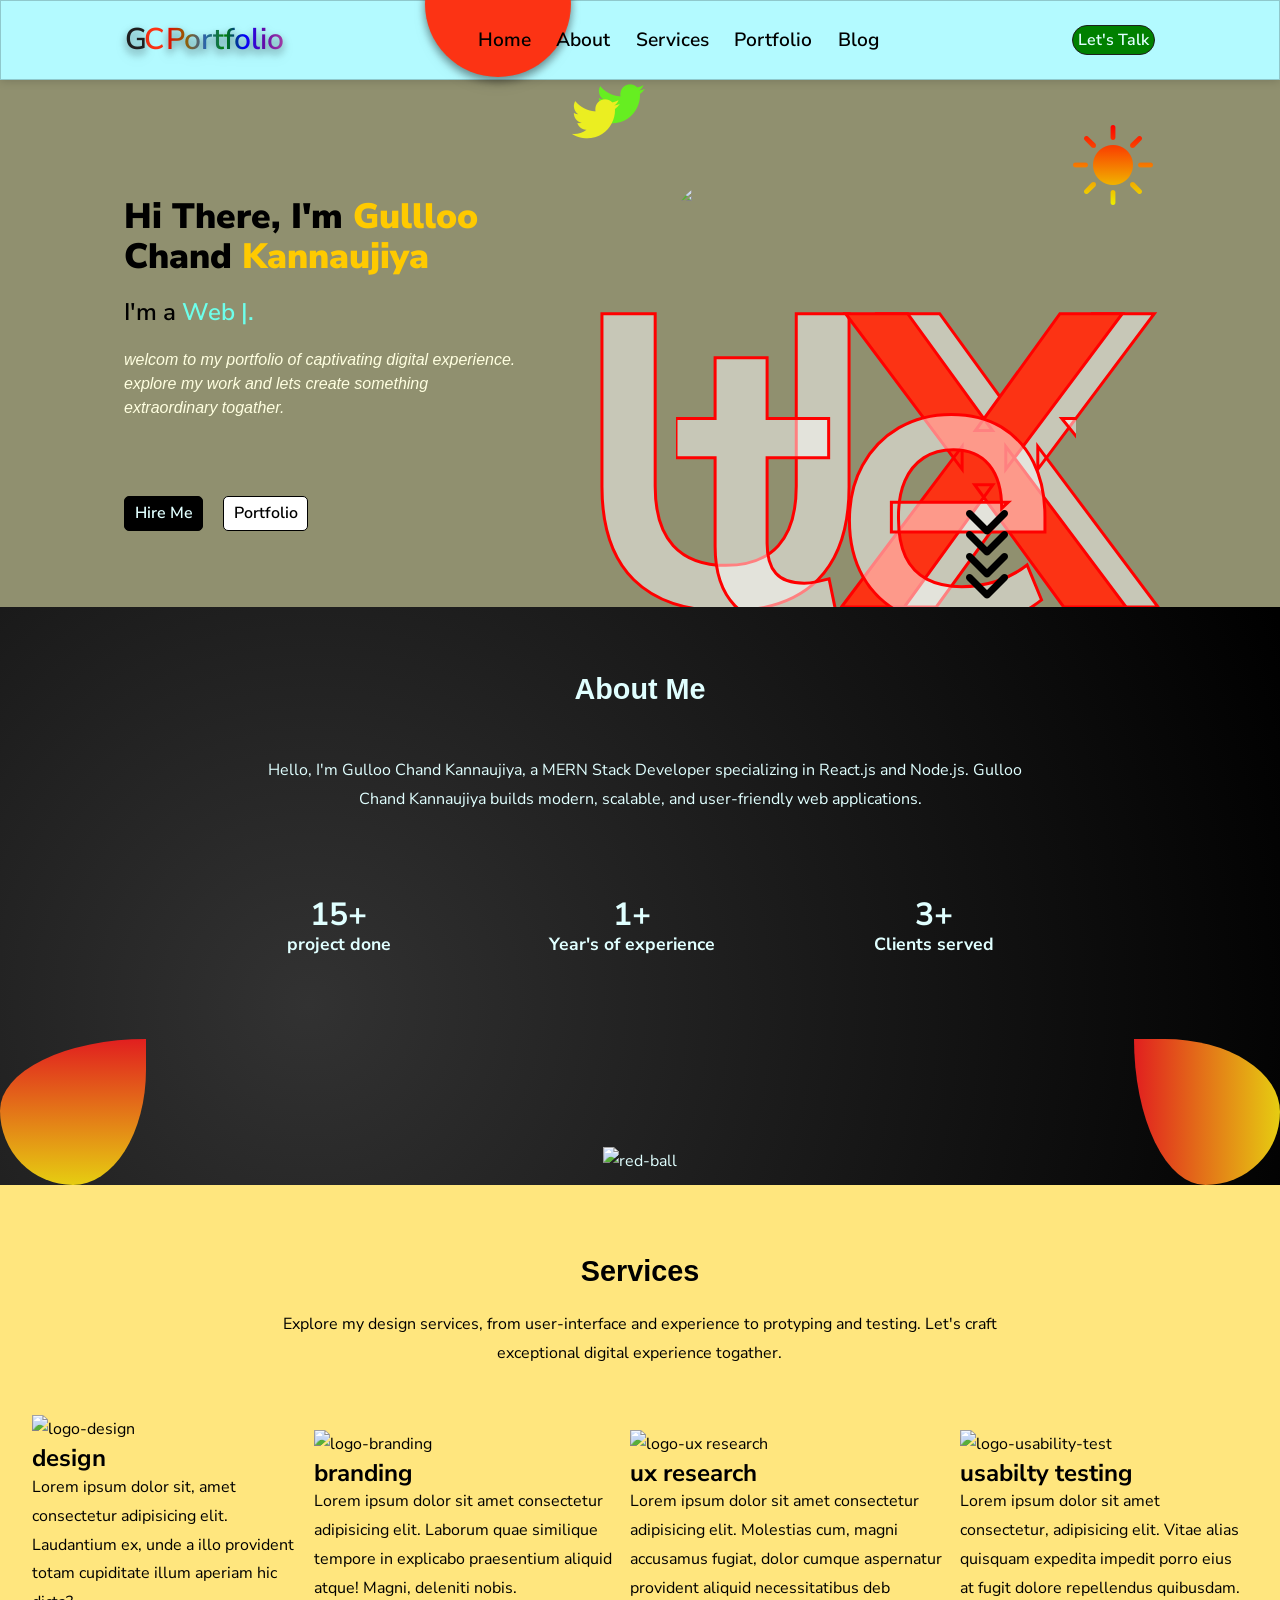
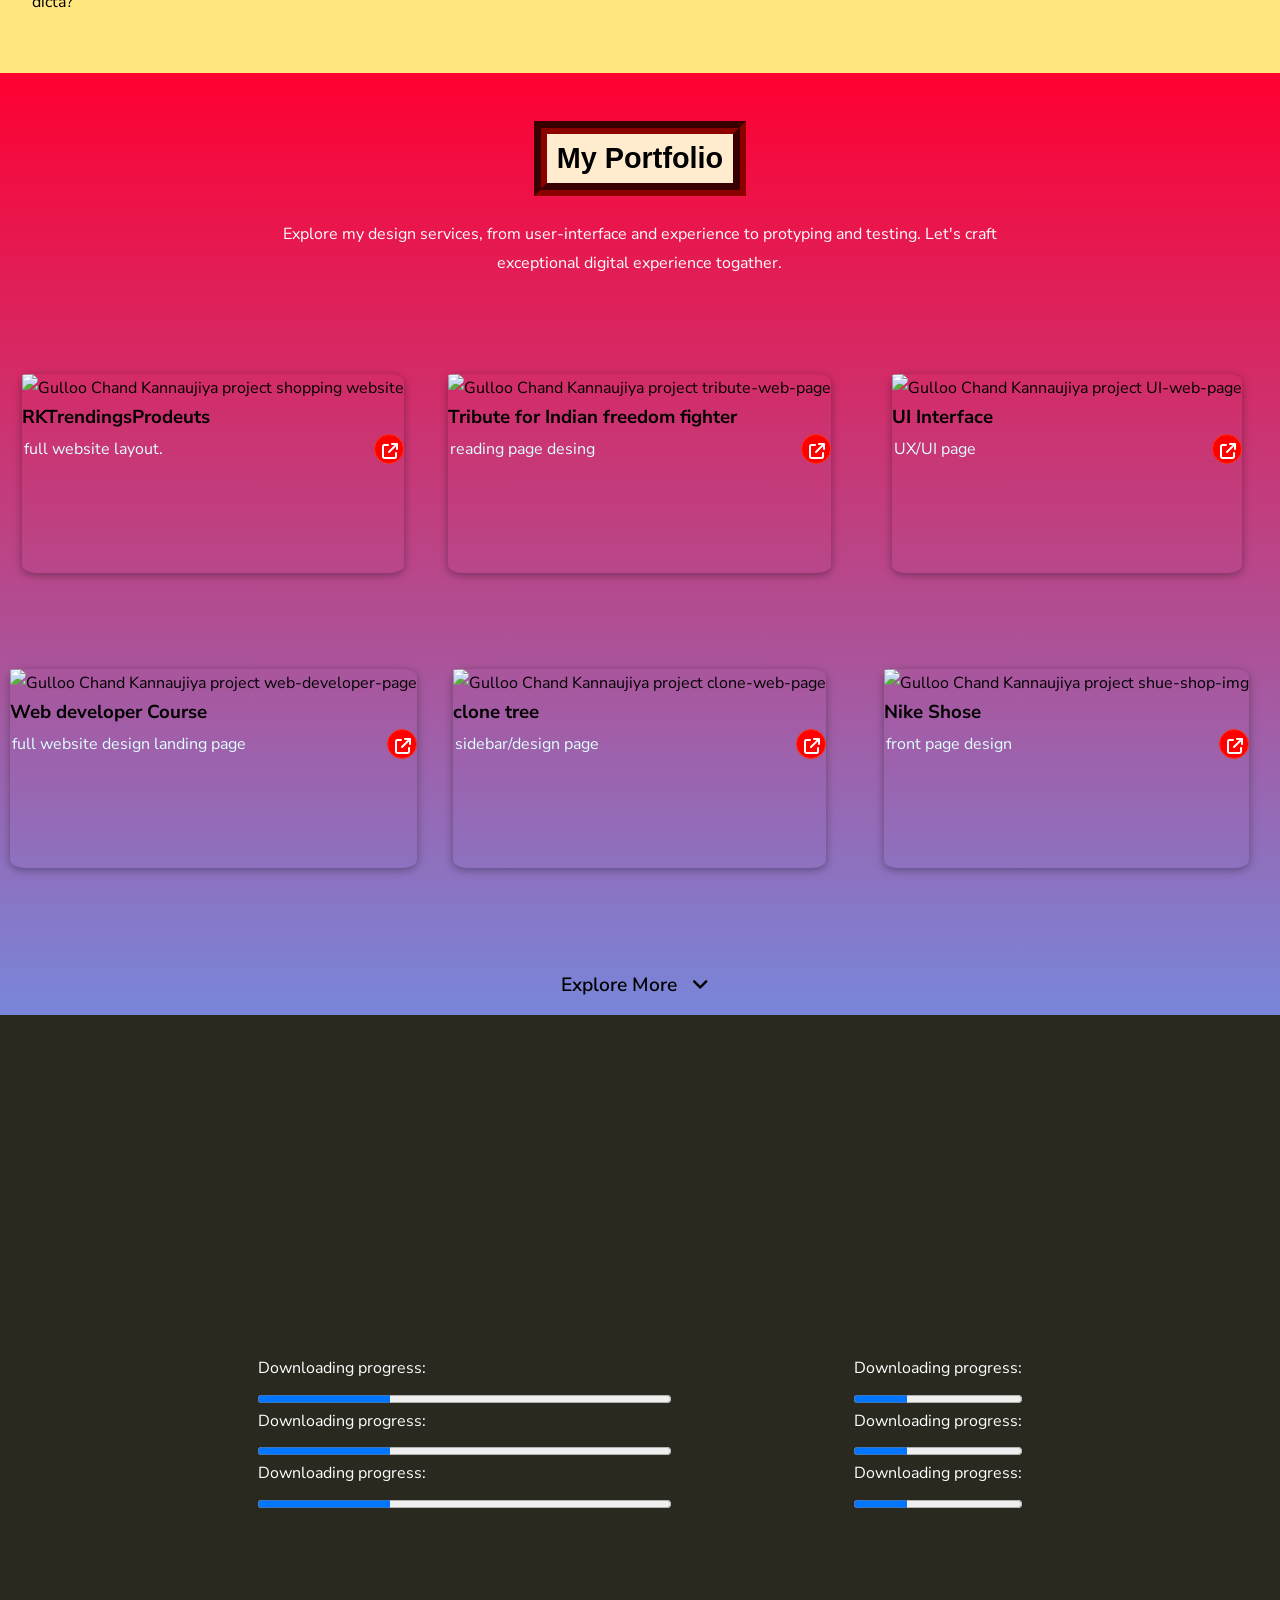
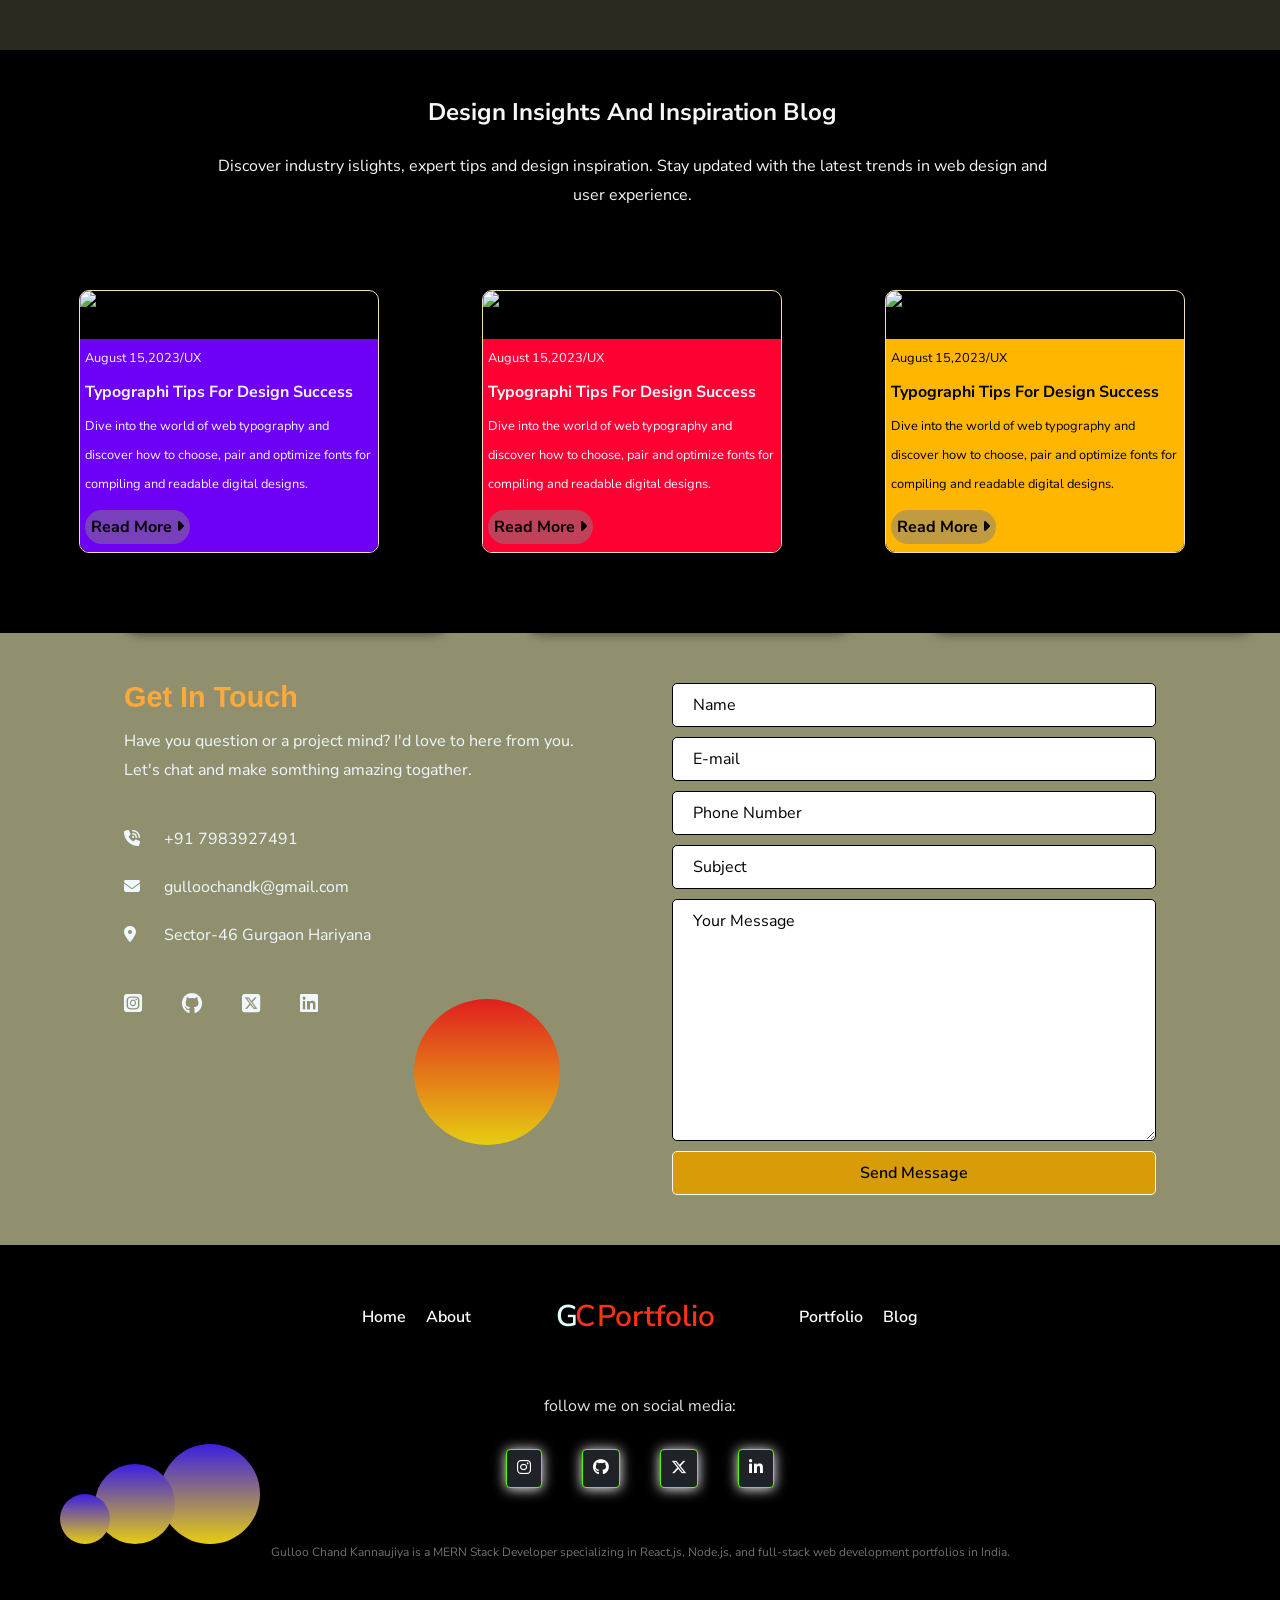
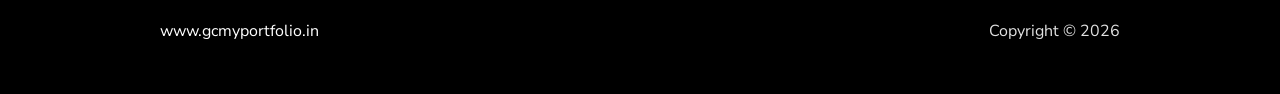
==== commit 0876d318: "fix route for the portfolio page" ====
--- a/index.html
+++ b/index.html
@@ -54,7 +54,7 @@
 
             <p class="seo-top">
                 Gulloo Chand Kannaujiya is a MERN Stack Developer specializing in React.js, Node.js, and full-stack web
-                applications
+                developer
                 in India.
             </p>
             <!-- Header-Navbar start//////////////////////////////////////////////////////////////////////// -->
@@ -645,7 +645,7 @@
                 <div class="animate-ball-footer"></div>
                 <div class="animate-ball-footer ball-footer2"></div>
                 <div class="animate-ball-footer ball-footer3"></div>
-                <div class="copy-right">Copyright © 2025</div>
+                <div class="copy-right">Copyright © 2026</div>
             </div>
           </section>
           <!-- footer-section-close////////////////////////////////////////////////////////////////// -->
--- a/css/style.css
+++ b/css/style.css
@@ -1145,7 +1145,7 @@
   align-items: center;
   justify-content: center;
   gap: 50px;
-  padding: 3rem 2rem;
+  padding: 3rem 10rem;
 }
 .about-header {
   width: 60%;
@@ -1398,7 +1398,6 @@
   .about-header {
     width: 100%;
   }
- 
 }
 @media only screen and (max-width: 700px) {
   .container {
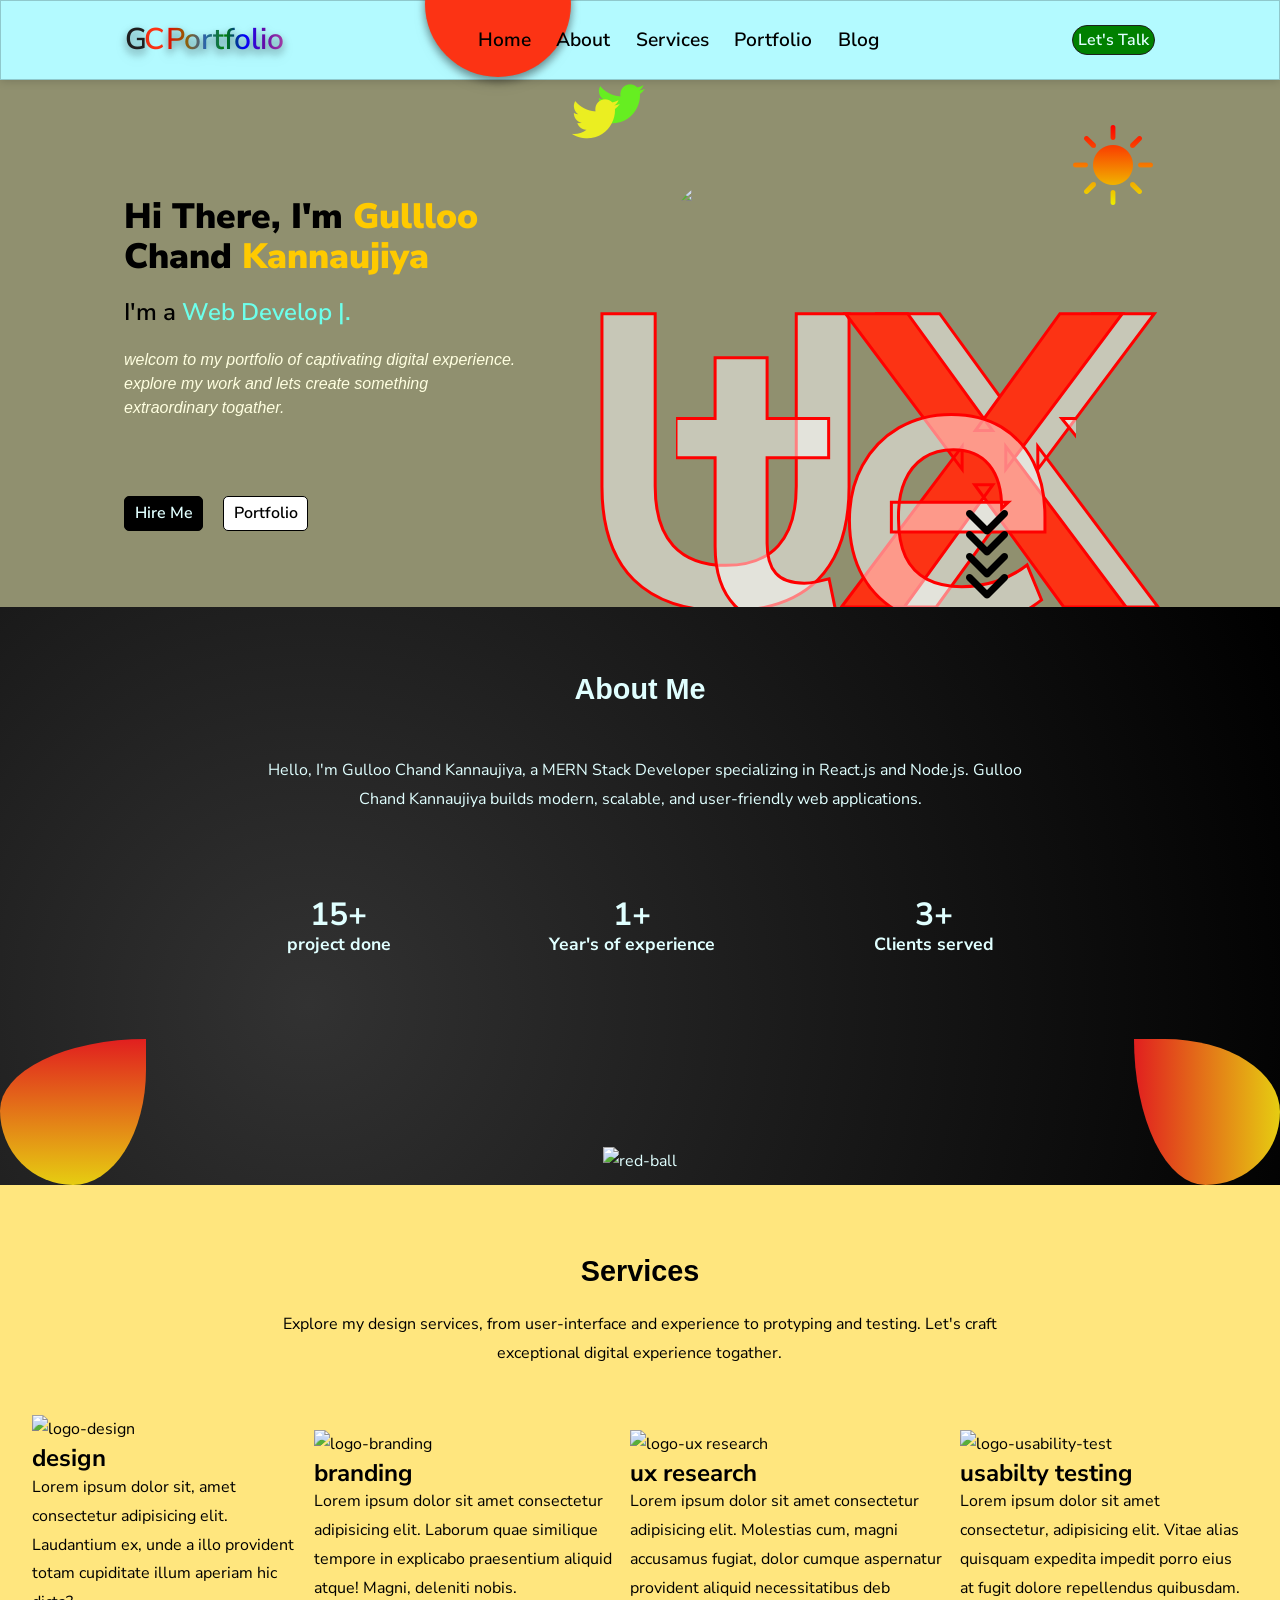
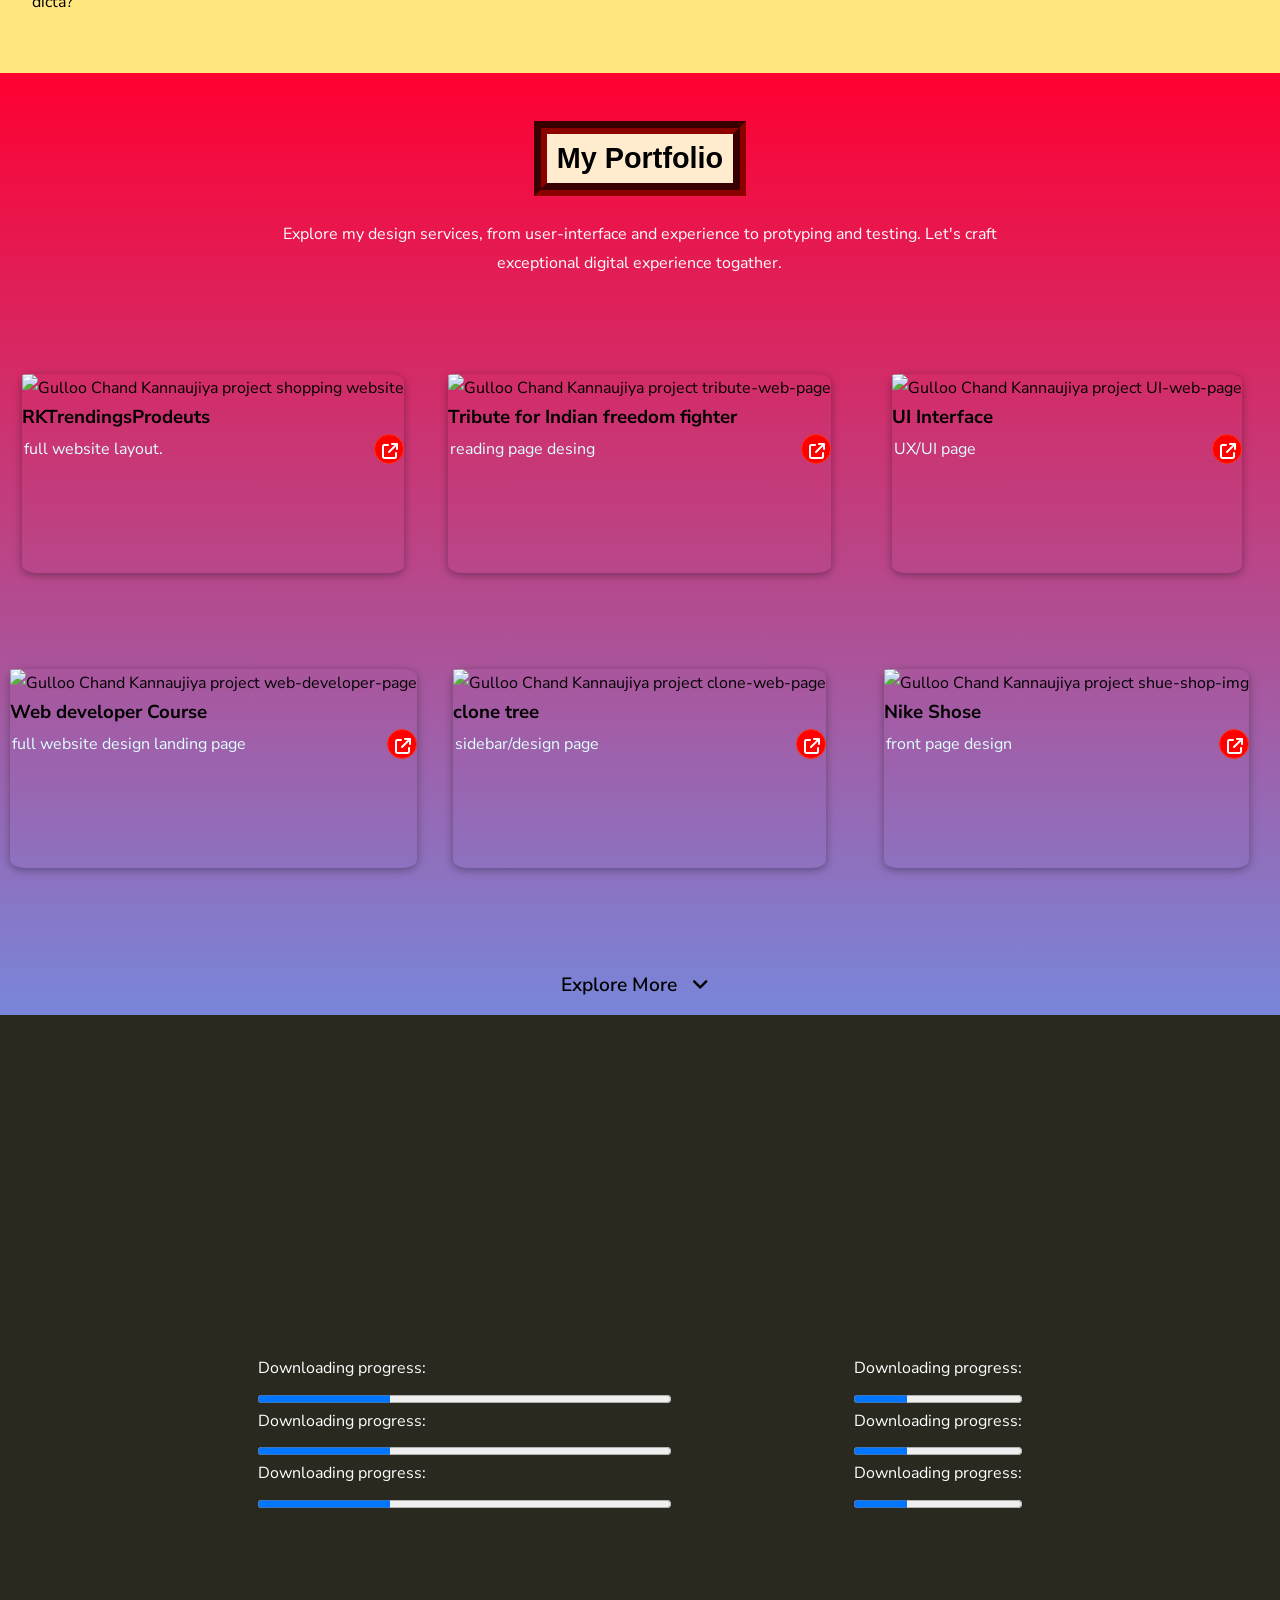
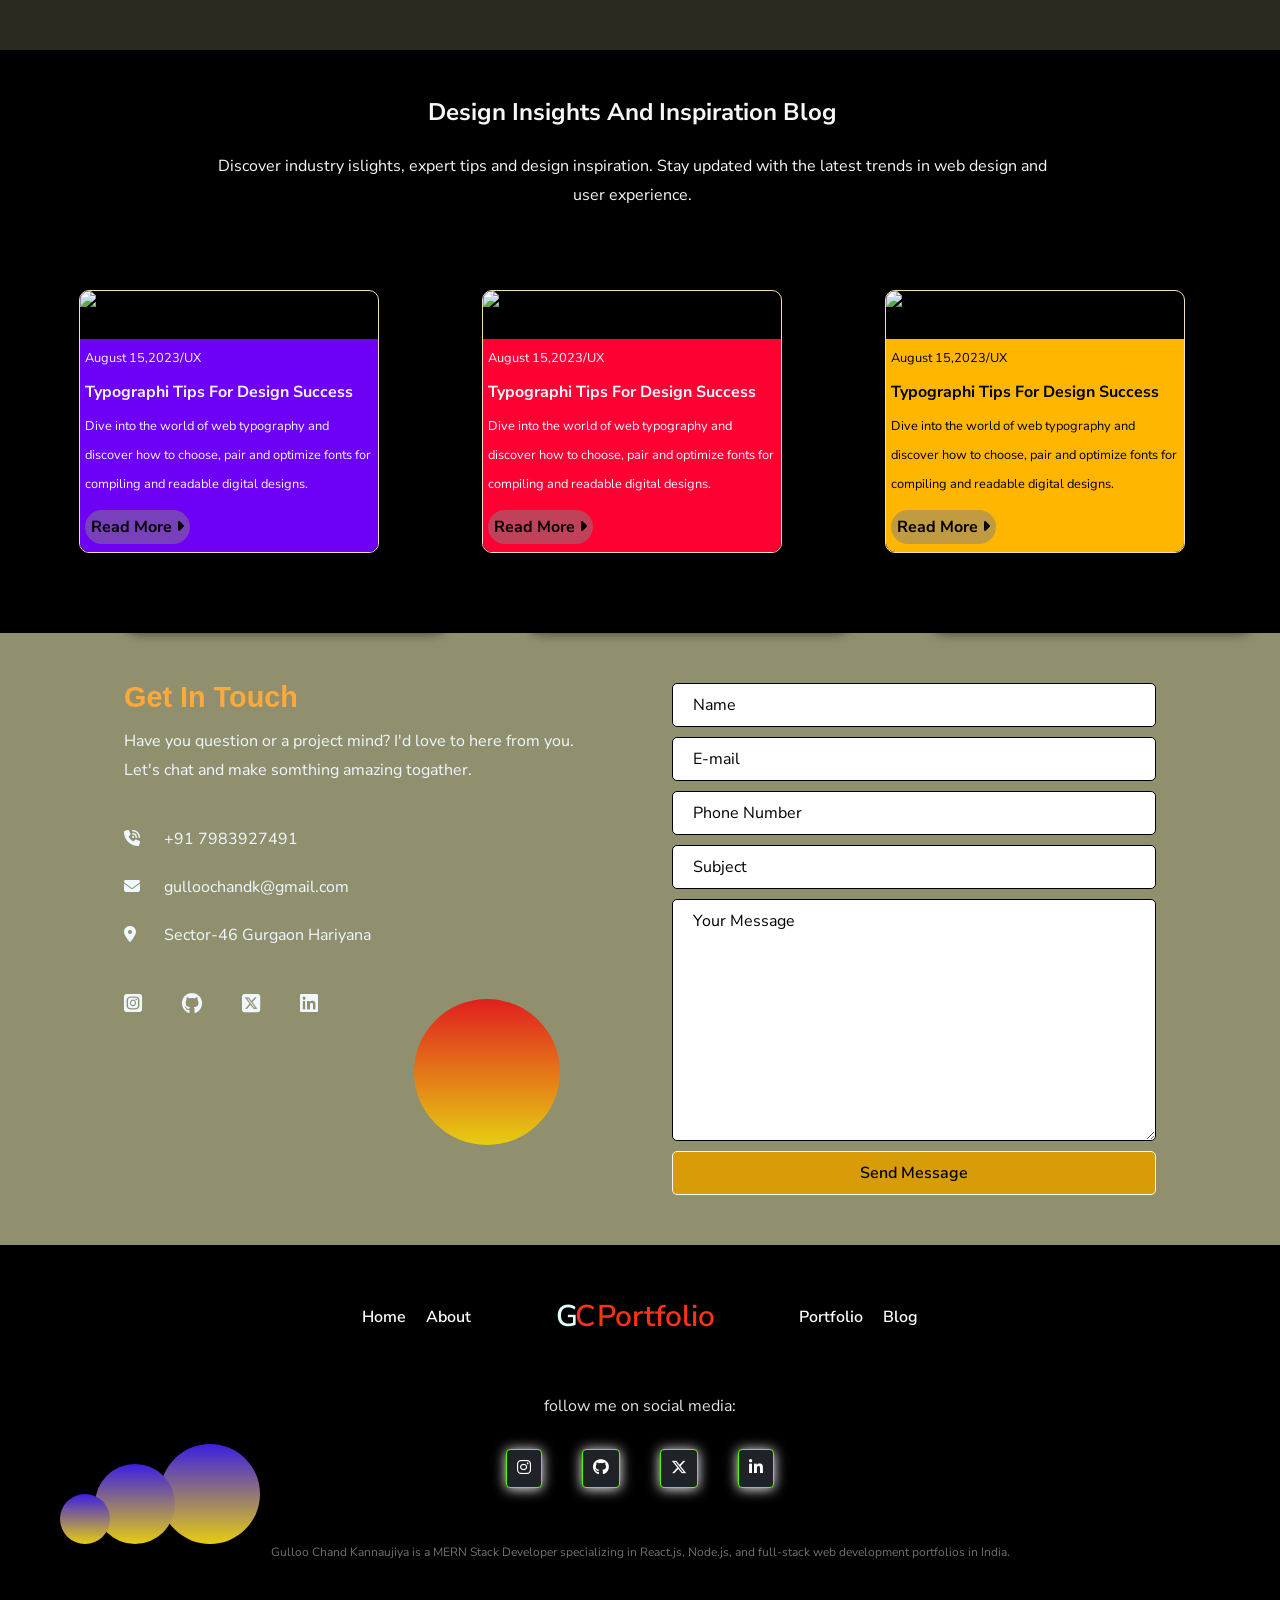
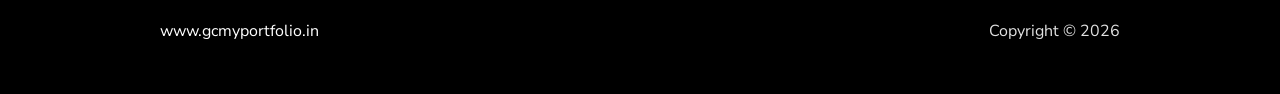
==== commit c6726cfa: "again i did fix route for the portfolio page" ====
--- a/index.html
+++ b/index.html
@@ -68,25 +68,28 @@
                 <div class="nav-links">
                     <ul>
                         <li class="list-link">
-                            <a class="active-link home-link" href="#">home</a>
-                        </li>
-                        <li>
-                            <a class="active-link target-link" data-target="about-section" href="#">about</a>
-                        </li>
-                        <li>
-                            <a class="active-link target-link" data-target="service-section" href="#">services</a>
-                        </li>
-                        <li>
-                            <a class="active-link target-link" data-target="portfolio-section" href="#">portfolio</a>
-                        </li>
-                        <li>
-                            <a class="active-link target-link" data-target="blog-section" href="#">blog</a>
+                            <a class="active-link home-link" href="/index.html">home</a>
+                        </li>
+                        <li>
+                            <a class="active-link target-link" data-target="about-section"
+                                href="#about-section">about</a>
+                        </li>
+                        <li>
+                            <a class="active-link target-link" data-target="service-section"
+                                href="#service-section">services</a>
+                        </li>
+                        <li>
+                            <a class="active-link target-link" data-target="portfolio-section"
+                                href="#portfolio-section">portfolio</a>
+                        </li>
+                        <li>
+                            <a class="active-link target-link" data-target="blog-section" href="#blog-section">blog</a>
                         </li>
 
                     </ul>
                 </div>
                 <div class="button">
-                    <a class="target-link" data-target="contact-section" href="#">let's talk</a>
+                    <a class="target-link" data-target="contact-section" href="#contact-section">let's talk</a>
                 </div>
                 <!-- Toggle Button  -->
 
@@ -101,31 +104,31 @@
                 <ul>
                     <li>
 
-                        <a class="home-link" href="#"><span class="menu-icon"><i class="fa-solid fa-house"></i></span>
+                        <a class="home-link" href="/"><span class="menu-icon"><i class="fa-solid fa-house"></i></span>
                             <div class="text-item">home</div>
                         </a>
                     </li>
                     <li>
 
-                        <a class="target-link" data-target="about-section" href="#"><span class="menu-icon"><i
-                                    class="fa-solid fa-address-card"></i></span>
+                        <a class="target-link" data-target="about-section" href="#about-section"><span
+                                class="menu-icon"><i class="fa-solid fa-address-card"></i></span>
                             <span class="text-item">about</span> </a>
                     </li>
                     <li>
-                        <a class="target-link" data-target="service-section" href="#"><span class="menu-icon"><i
-                                    class="fa-solid fa-code"></i></span>
+                        <a class="target-link" data-target="service-section" href="#service-section"><span
+                                class="menu-icon"><i class="fa-solid fa-code"></i></span>
                             <span class="text-item">services</span> </a>
                     </li>
                     <li>
 
-                        <a class="target-link" data-target="portfolio-section" href="#"><span class="menu-icon"><i
-                                    class="fa-sharp fa-solid fa-user-tie"></i></span>
+                        <a class="target-link" data-target="portfolio-section" href="#portfolio-section"><span
+                                class="menu-icon"><i class="fa-sharp fa-solid fa-user-tie"></i></span>
                             <div class="text-item">portfolio</div>
                         </a>
                     </li>
                     <li>
 
-                        <a class="target-link" data-target="blog-section" href="#">
+                        <a class="target-link" data-target="blog-section" href="#blog-section">
                             <div class="menu-icon"> <i class="fa-sharp fa-solid fa-blog"></i>
                             </div>
                             <div class="text-item">blog</div>
@@ -133,7 +136,7 @@
                     </li>
                     <li>
 
-                        <a class="target-link" data-target="contact-section" href="#">
+                        <a class="target-link" data-target="contact-section" href="#contact-section">
                             <div class="menu-icon"><i class="fa-solid fa-comment"></i></div>
                             <div class="text-item">let's
                                 talk</div>
@@ -170,7 +173,7 @@
                                 <div class="btn btn1">hire me</div>
 
                             </a>
-                            <a class="btn btn2" href="./pages/portfolio.html">portfolio</a>
+                            <a class="btn btn2" data-page="pages/portfolio.html" href="#">Portfolio</a>
                         </div>
 
                     </div>
@@ -394,7 +397,7 @@
                         </div>
                     </div>
                     <div class="addtional_portfolio">
-                        <a class="add-window" href="./pages/portfolio.html">Explore More
+                        <a class="add-window" data-page="pages/portfolio.html" href="#">Explore More
                             <i class="fa-solid fa-angle-down add-port-icon"></i></a>
 
                     </div>
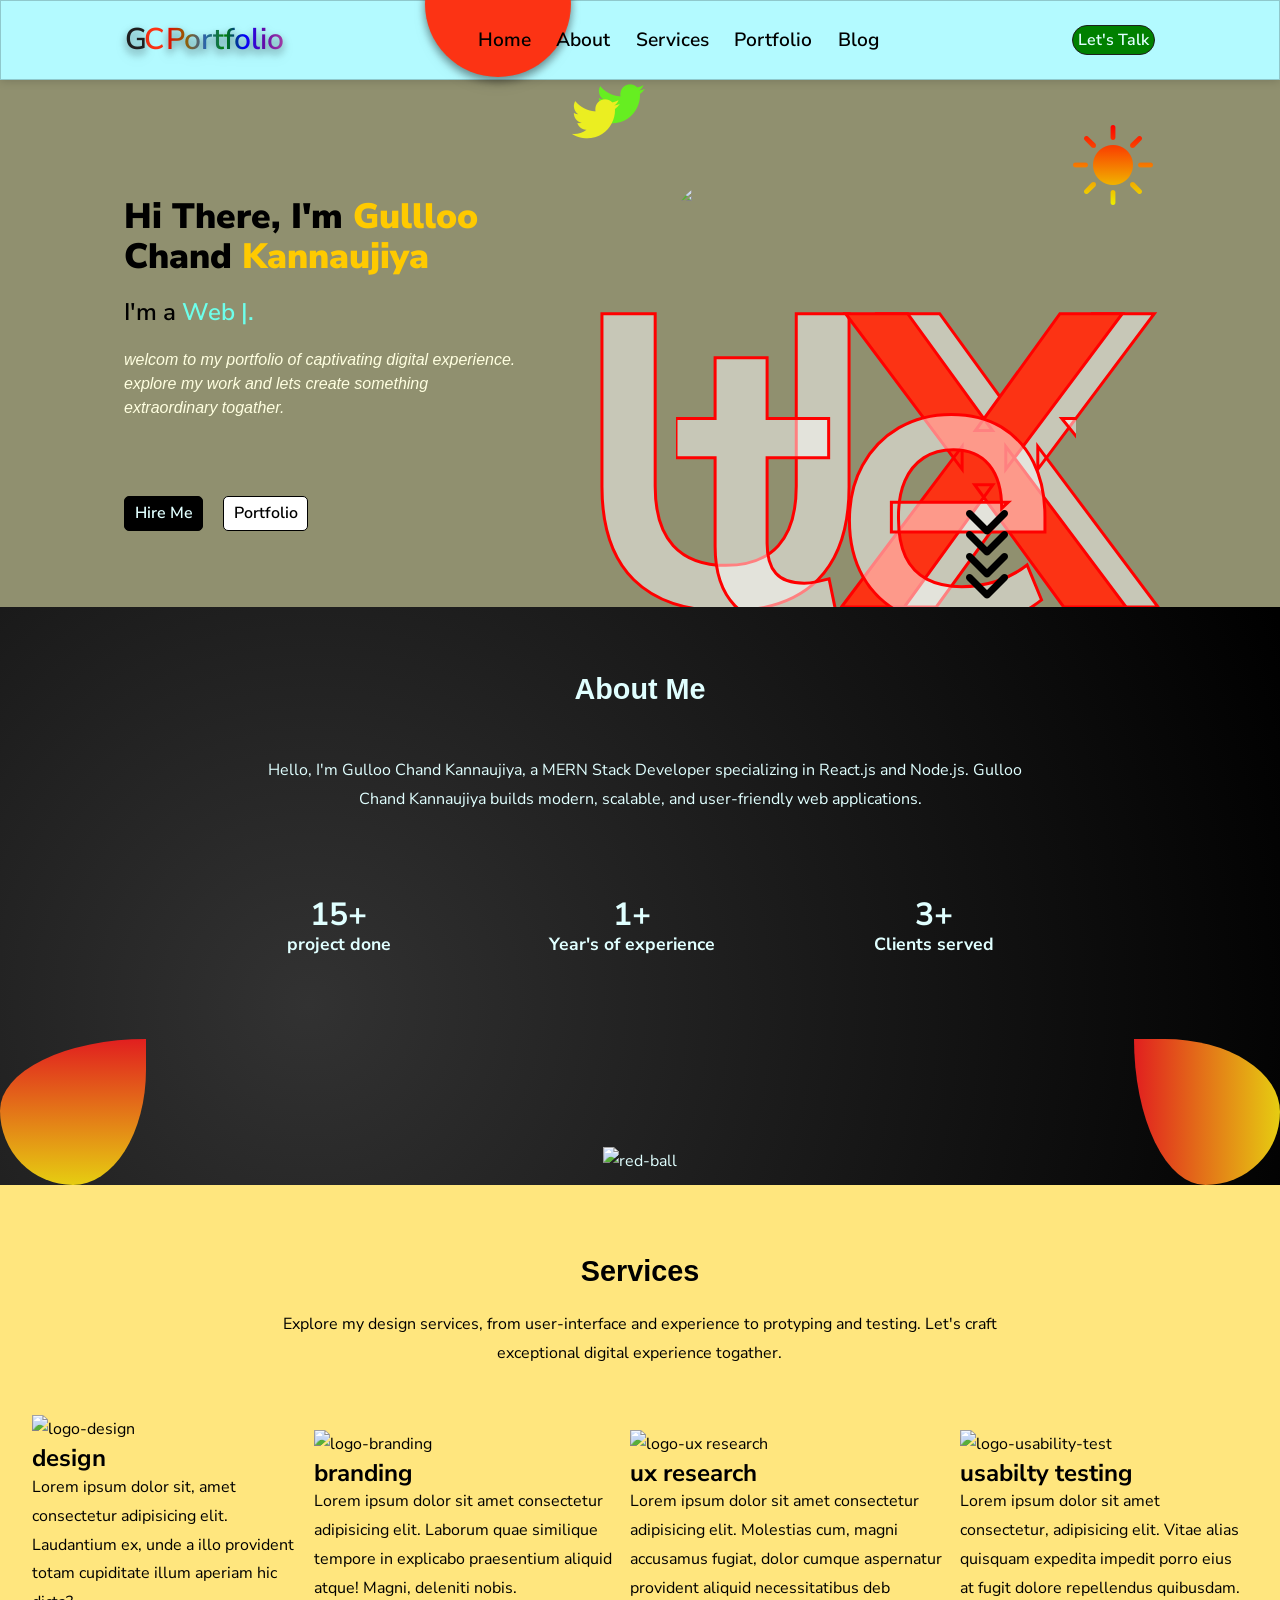
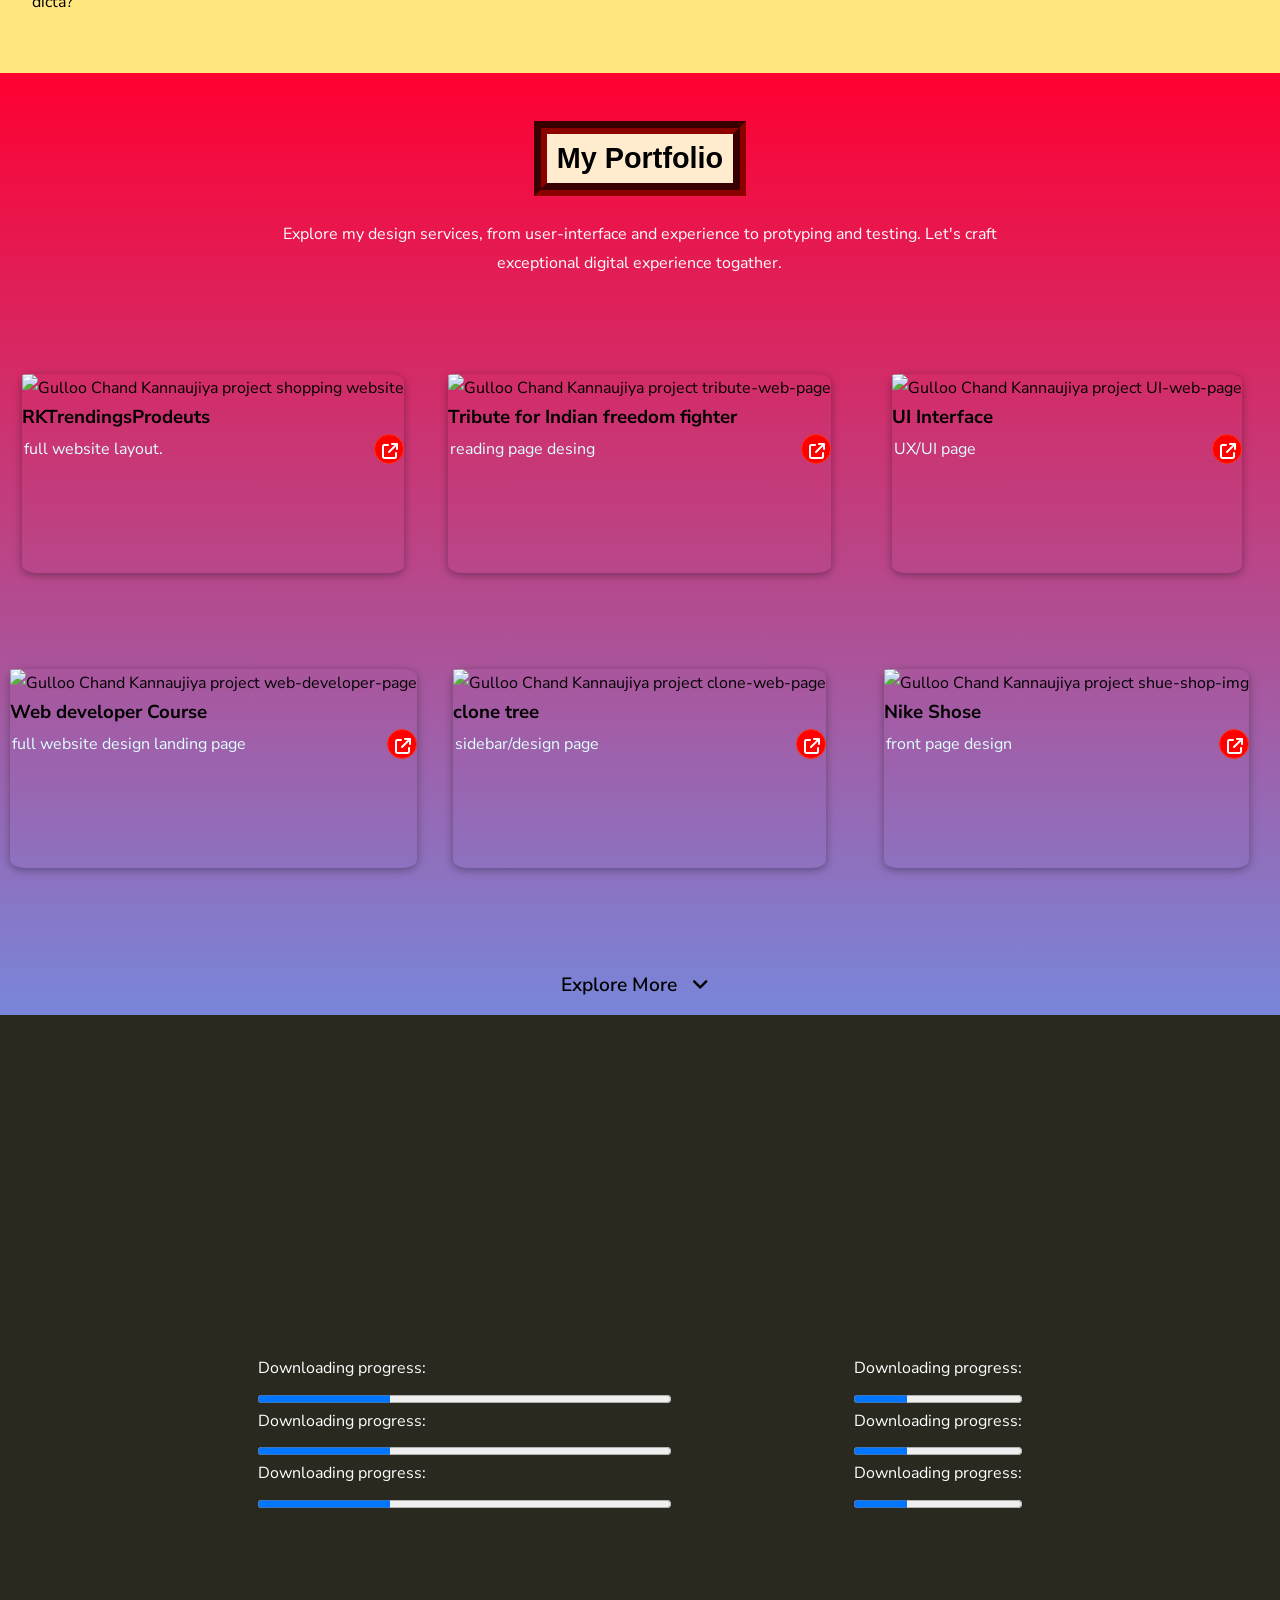
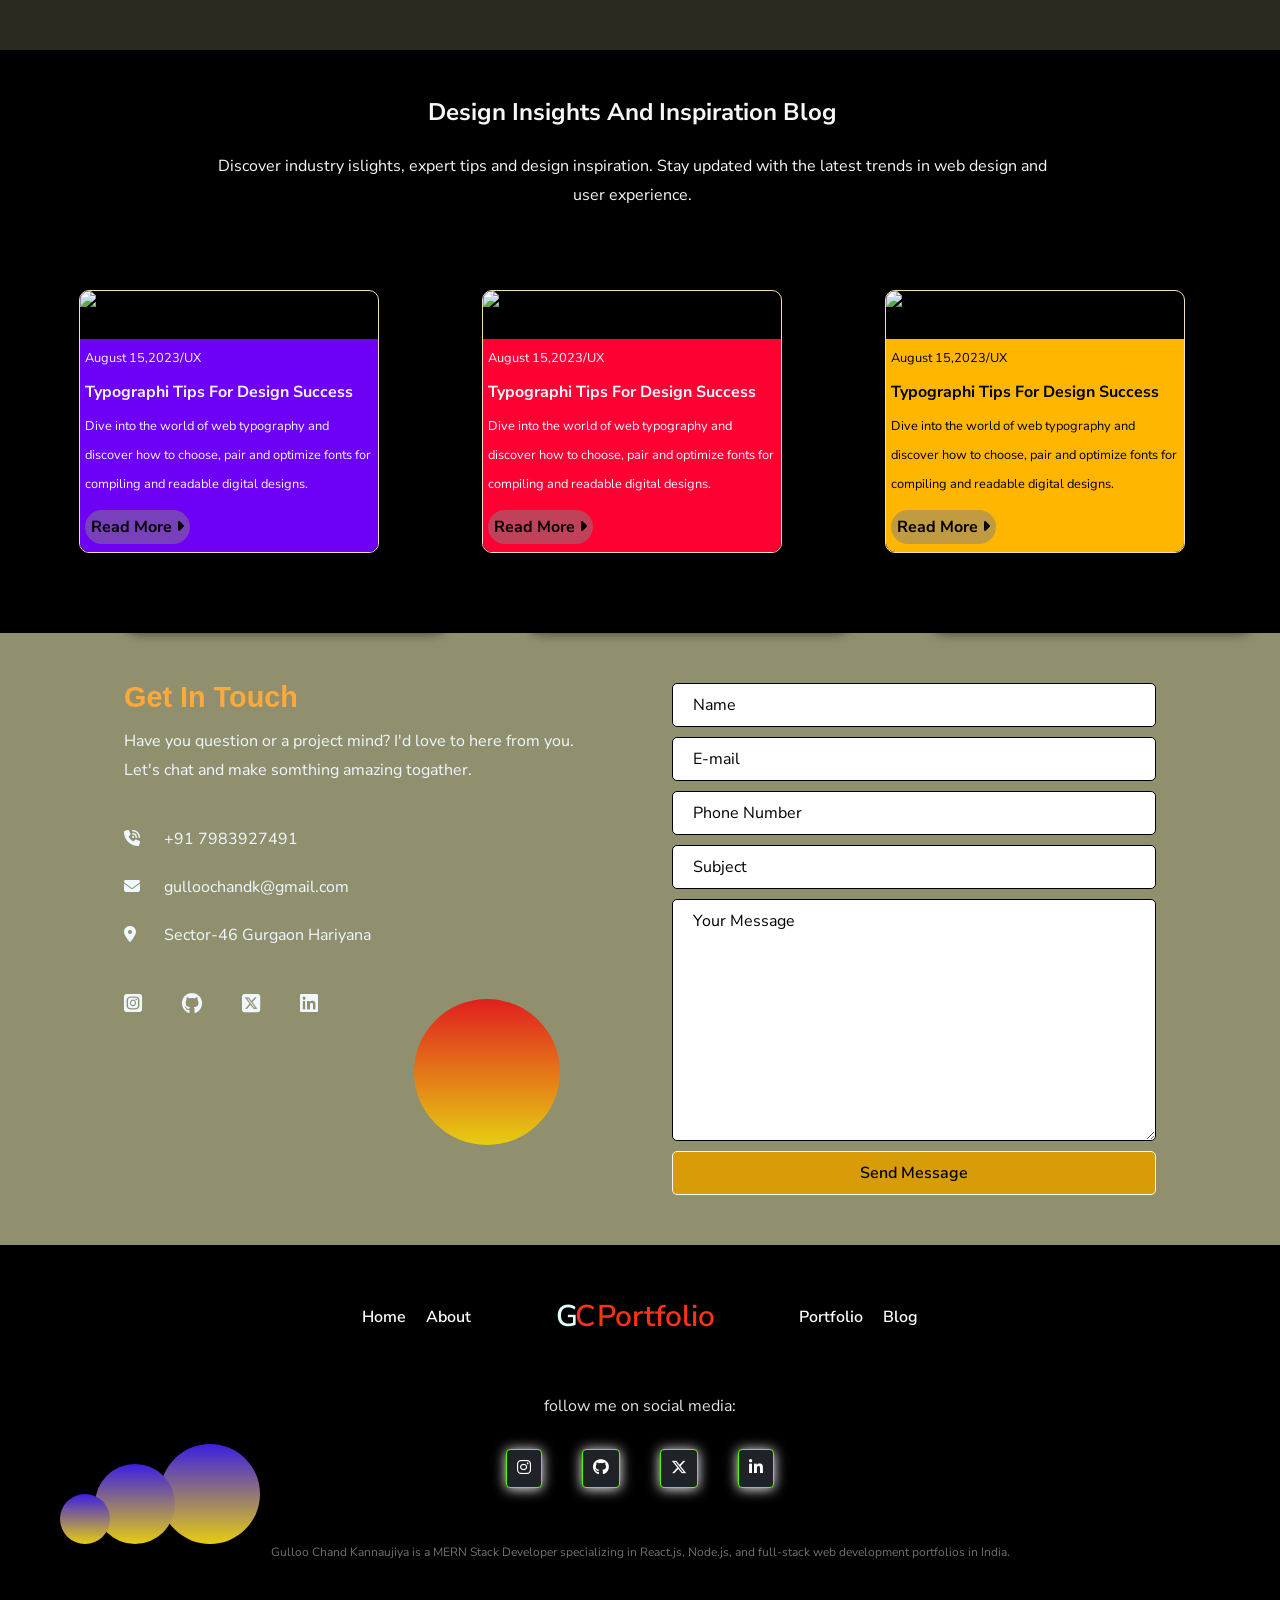
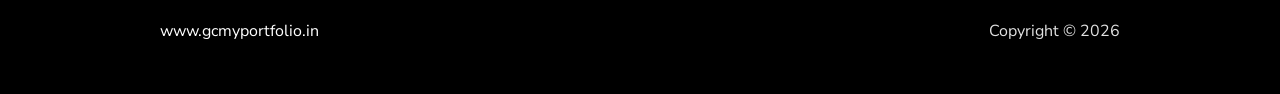
==== commit 6141c388: "fix basepath" ====
--- a/index.html
+++ b/index.html
@@ -4,9 +4,10 @@
     <head>
         <meta charset="UTF-8">
         <meta name="viewport" content="width=device-width, initial-scale=1.0">
-        <meta name="description" content="Portfolio of Gulloo Chand Kannaujiya - Web-Developer & Full-Stack Developer.">
-        <meta name="keywords"
-            content="Gulloo Chand Kannaujiya, MERN Stack Developer, React Developer, Node.js Developer, Web Developer Portfolio India">
+    <meta name="description"
+        content="Portfolio of Gulloo Chand Kannaujiya, MERN Stack Developer skilled in React, Node.js, MongoDB, and Express.">
+    <meta name="keywords"
+        content="Gulloo Chand Kannaujiya, MERN Stack Developer, React, Node.js, MongoDB, Express, Full Stack Developer">
         <meta name="author" content="Gulloo Chand Kannaujiya">
         <link rel="stylesheet" href="./css/style.css">
         <link rel="stylesheet" href="https://cdnjs.cloudflare.com/ajax/libs/font-awesome/6.5.1/css/all.min.css"
@@ -53,9 +54,8 @@
             <!-- Top page view content///////////////////////////////////////////////////////////// -->
 
             <p class="seo-top">
-                Gulloo Chand Kannaujiya is a MERN Stack Developer specializing in React.js, Node.js, and full-stack web
-                developer
-                in India.
+                Hi, I'm Gulloo Chand Kannaujiya — a MERN Stack Developer specializing in React.js, Node.js, and full-stack web
+                development.
             </p>
             <!-- Header-Navbar start//////////////////////////////////////////////////////////////////////// -->
 
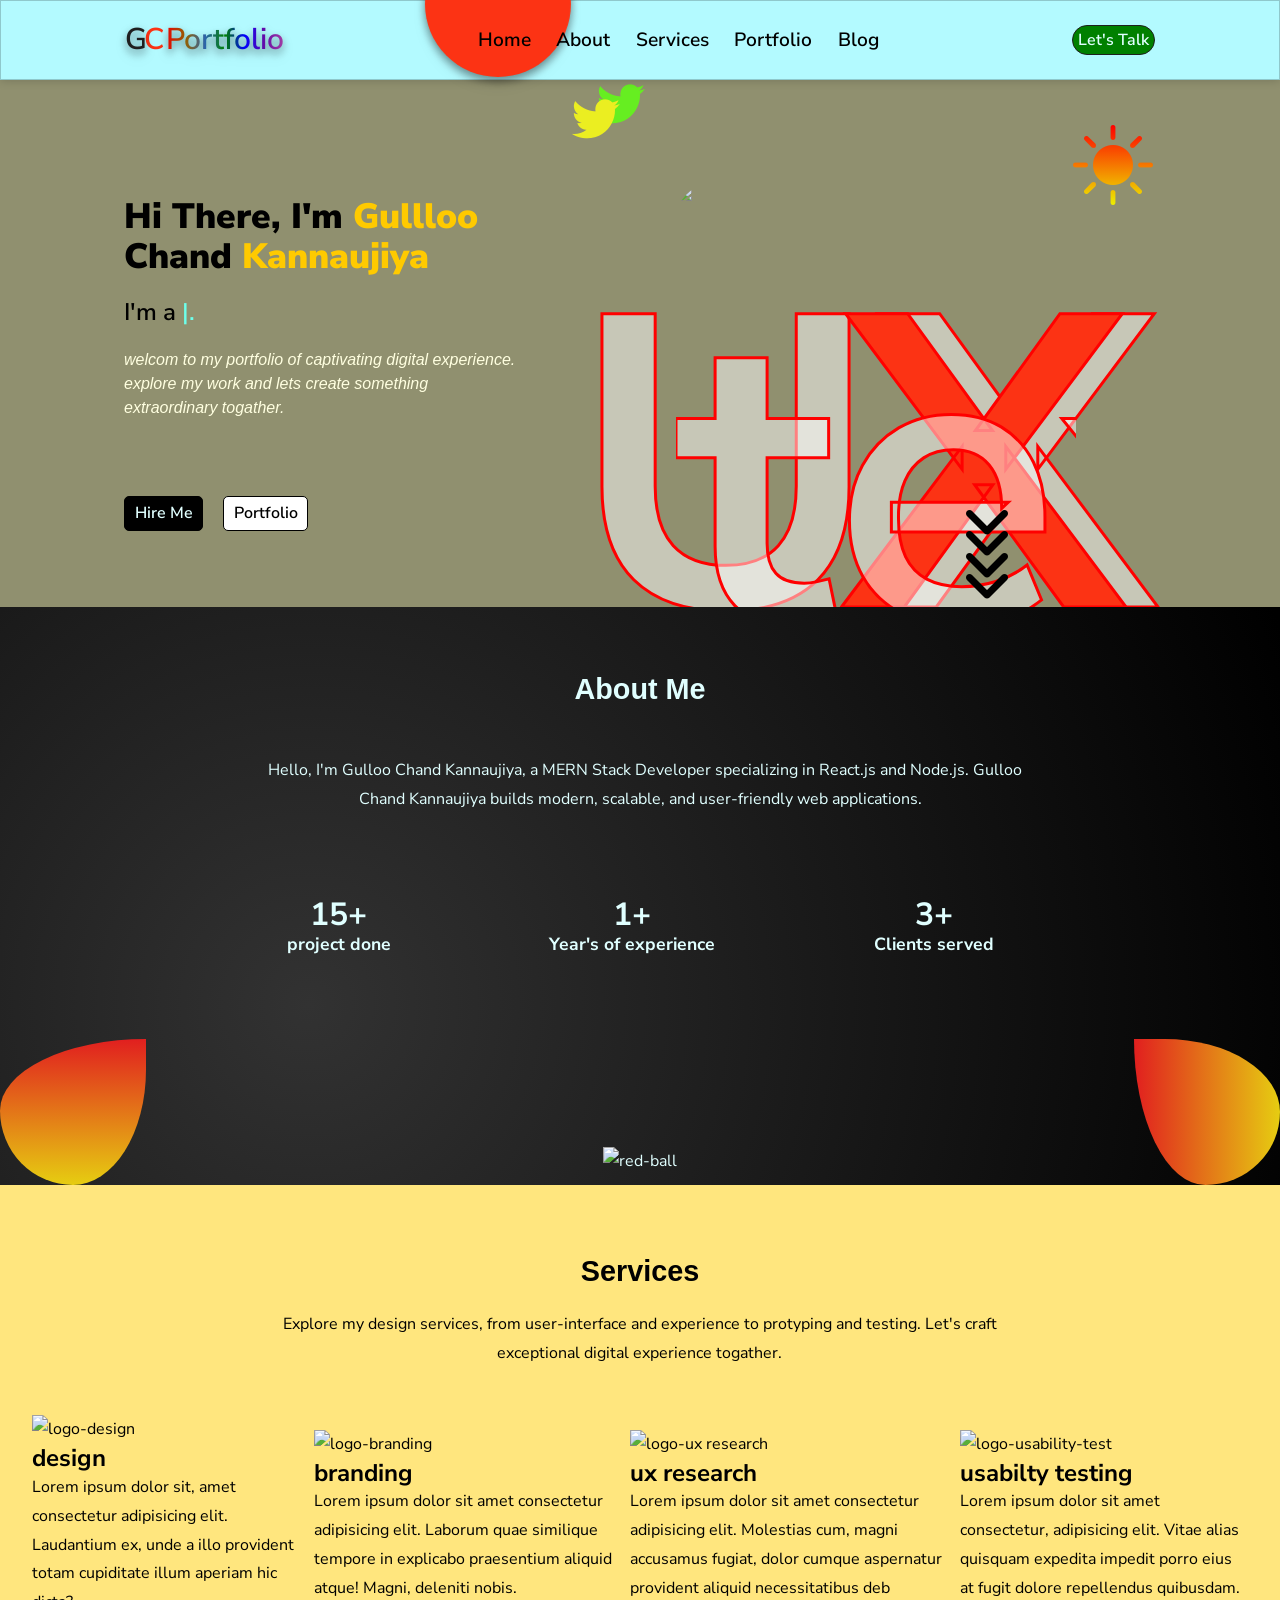
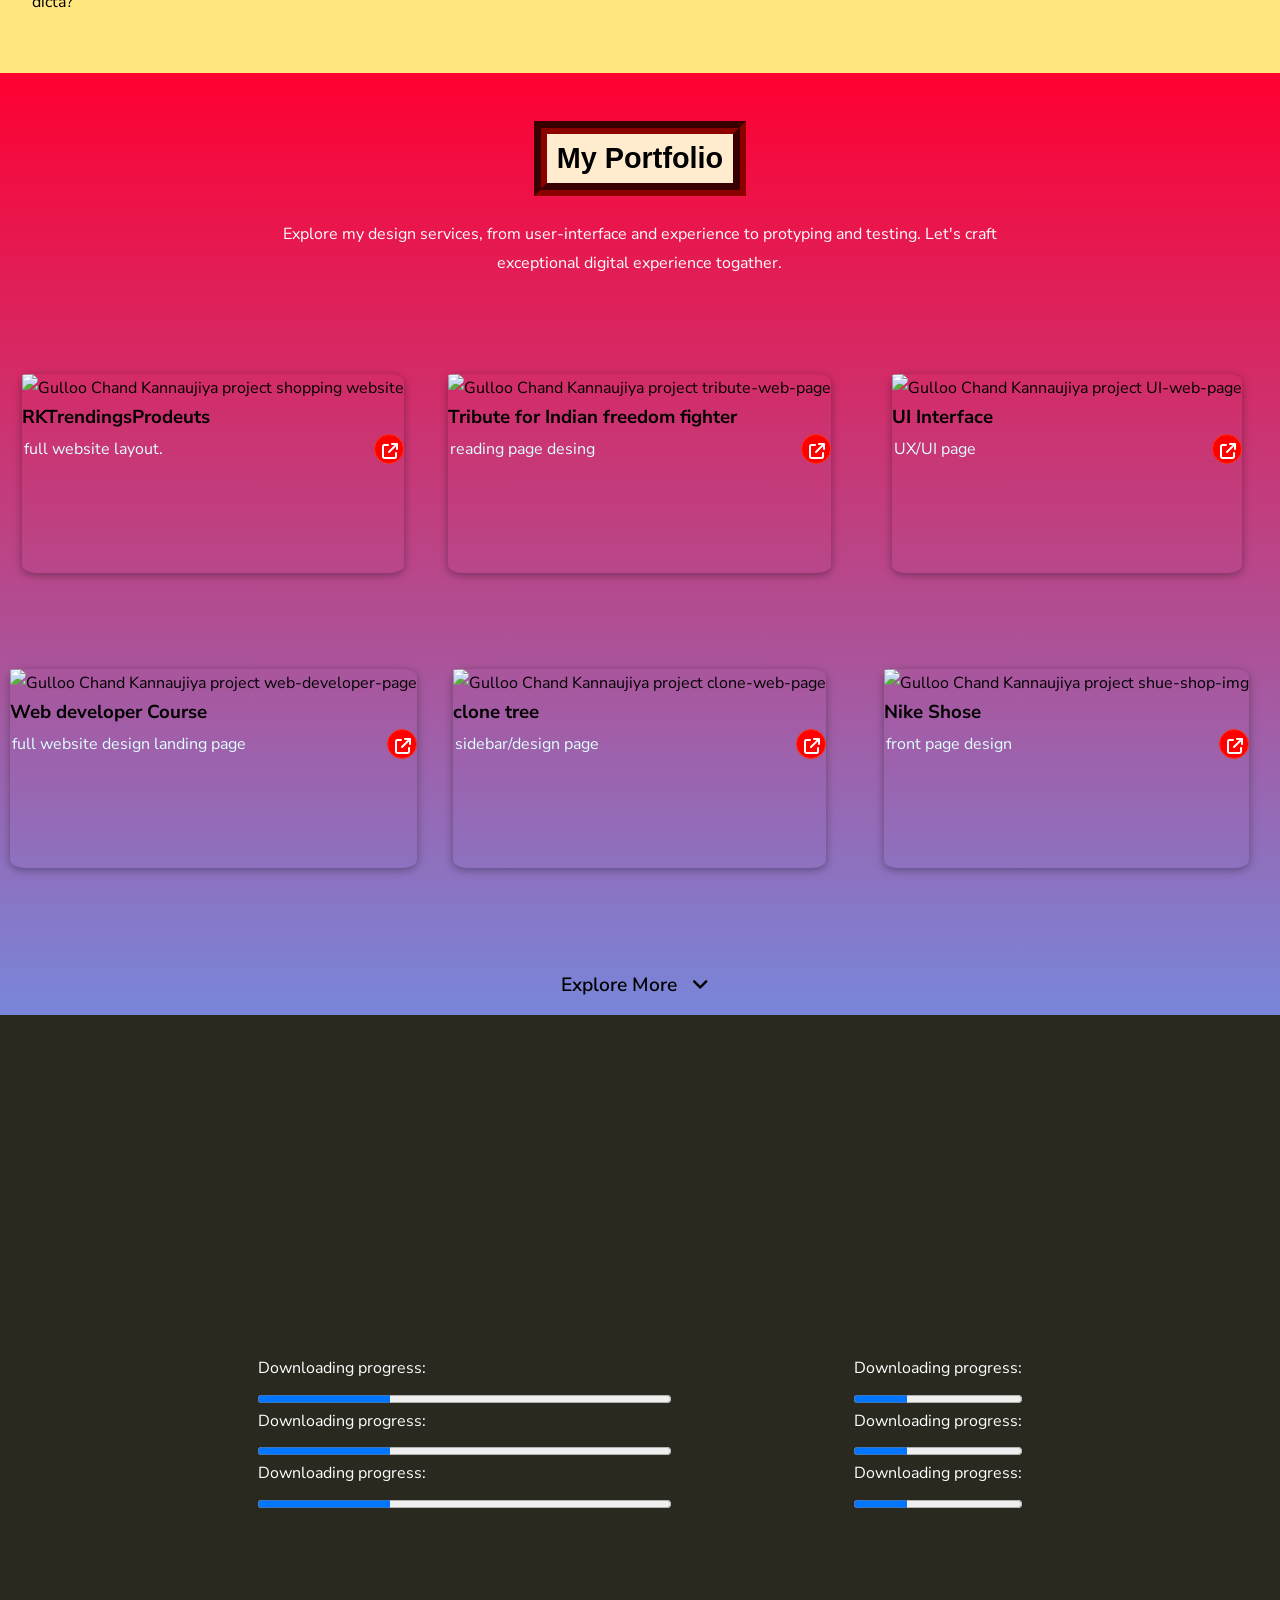
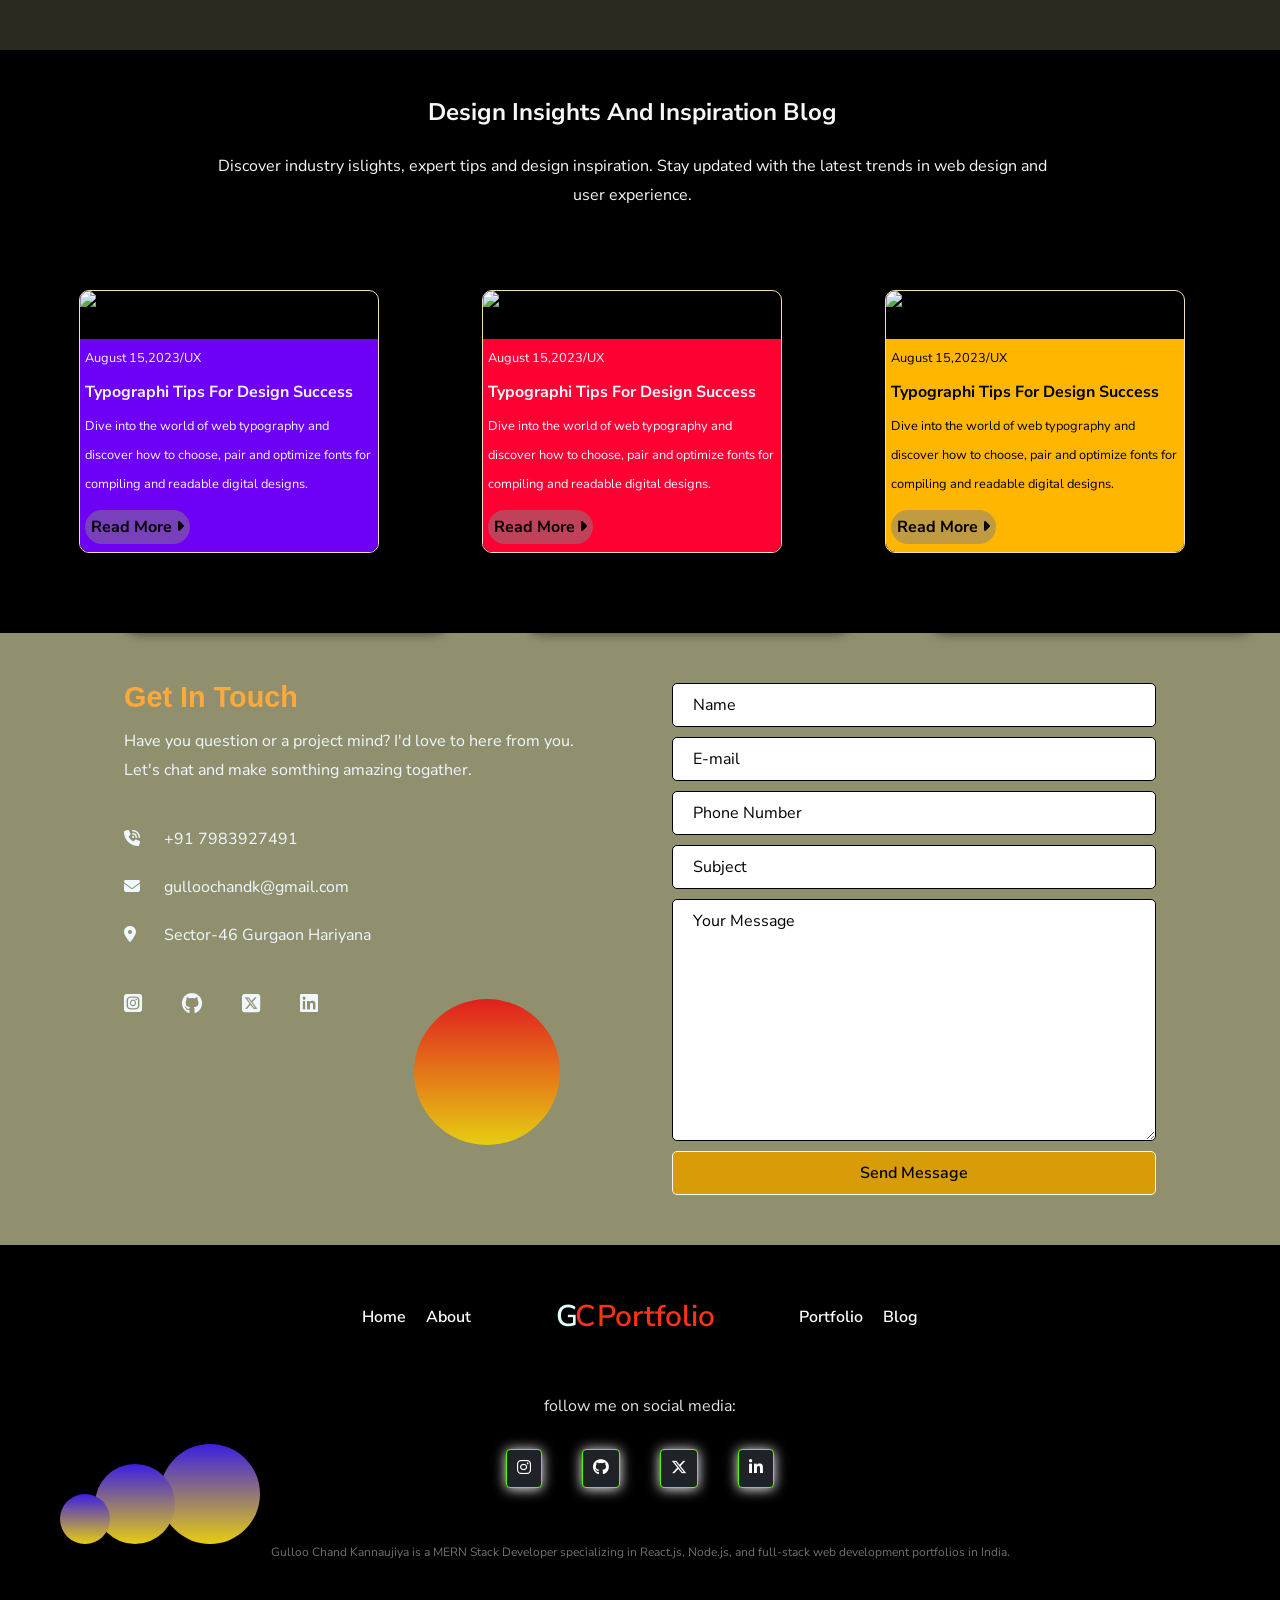
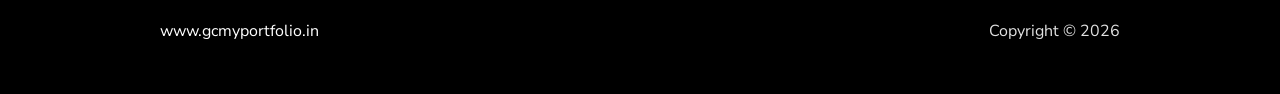
==== commit d5e7e17d: "meta content" ====
--- a/index.html
+++ b/index.html
@@ -4,10 +4,10 @@
     <head>
         <meta charset="UTF-8">
         <meta name="viewport" content="width=device-width, initial-scale=1.0">
-    <meta name="description"
-        content="Portfolio of Gulloo Chand Kannaujiya, MERN Stack Developer skilled in React, Node.js, MongoDB, and Express.">
-    <meta name="keywords"
-        content="Gulloo Chand Kannaujiya, MERN Stack Developer, React, Node.js, MongoDB, Express, Full Stack Developer">
+        <meta name="description"
+            content="Portfolio of Gulloo Chand Kannaujiya, MERN Stack Developer skilled in React, Node.js, MongoDB, and Express.">
+        <meta name="keywords"
+            content="Gulloo Chand Kannaujiya, MERN Stack Developer, React, Node.js, MongoDB, Express, Full Stack Developer">
         <meta name="author" content="Gulloo Chand Kannaujiya">
         <link rel="stylesheet" href="./css/style.css">
         <link rel="stylesheet" href="https://cdnjs.cloudflare.com/ajax/libs/font-awesome/6.5.1/css/all.min.css"
@@ -21,9 +21,9 @@
         <!-- Open Graph -->
         <meta property="og:title" content="Gulloo Chand Kannaujiya Portfolio">
         <meta property="og:description" content="MERN Stack Developer specializing in React and Node.js">
-        <meta property="og:url" content="https://gu99k.github.io/gc-myportfolio.in/">
+        <meta property="og:url" content="https://gu99k.github.io/gc-kannaujiya/">
         <meta property="og:type" content="website">
-        <meta property="og:image" content="https://gu99k.github.io/gc-myportfolio.in/img/your-image.png">
+        <meta property="og:image" content="https://github.com/Gu99k/gc-kannaujiya/blob/main/img/R.png">
         <!-- Other meta tags, title, etc. -->
 
         <script type="application/ld+json">
@@ -31,8 +31,8 @@
             "@context": "https://schema.org",
             "@type": "Person",
             "name": "Gulloo Chand Kannaujiya",
-            "url": "https://gu99k.github.io/gc-myportfolio.in/",
-            "image": "https://gu99k.github.io/gc-myportfolio.in/images/your-image.jpg",
+            "url": "https://gu99k.github.io/gc-kannaujiya/",
+            "image": "https://github.com/Gu99k/gc-kannaujiya/blob/main/img/R.png",
             "sameAs": [
               "https://in.linkedin.com/in/gc-kannaujiya",
               "https://github.com/Gu99k"
@@ -54,7 +54,8 @@
             <!-- Top page view content///////////////////////////////////////////////////////////// -->
 
             <p class="seo-top">
-                Hi, I'm Gulloo Chand Kannaujiya — a MERN Stack Developer specializing in React.js, Node.js, and full-stack web
+                Hi, I'm Gulloo Chand Kannaujiya — a MERN Stack Developer specializing in React.js, Node.js, and
+                full-stack web
                 development.
             </p>
             <!-- Header-Navbar start//////////////////////////////////////////////////////////////////////// -->
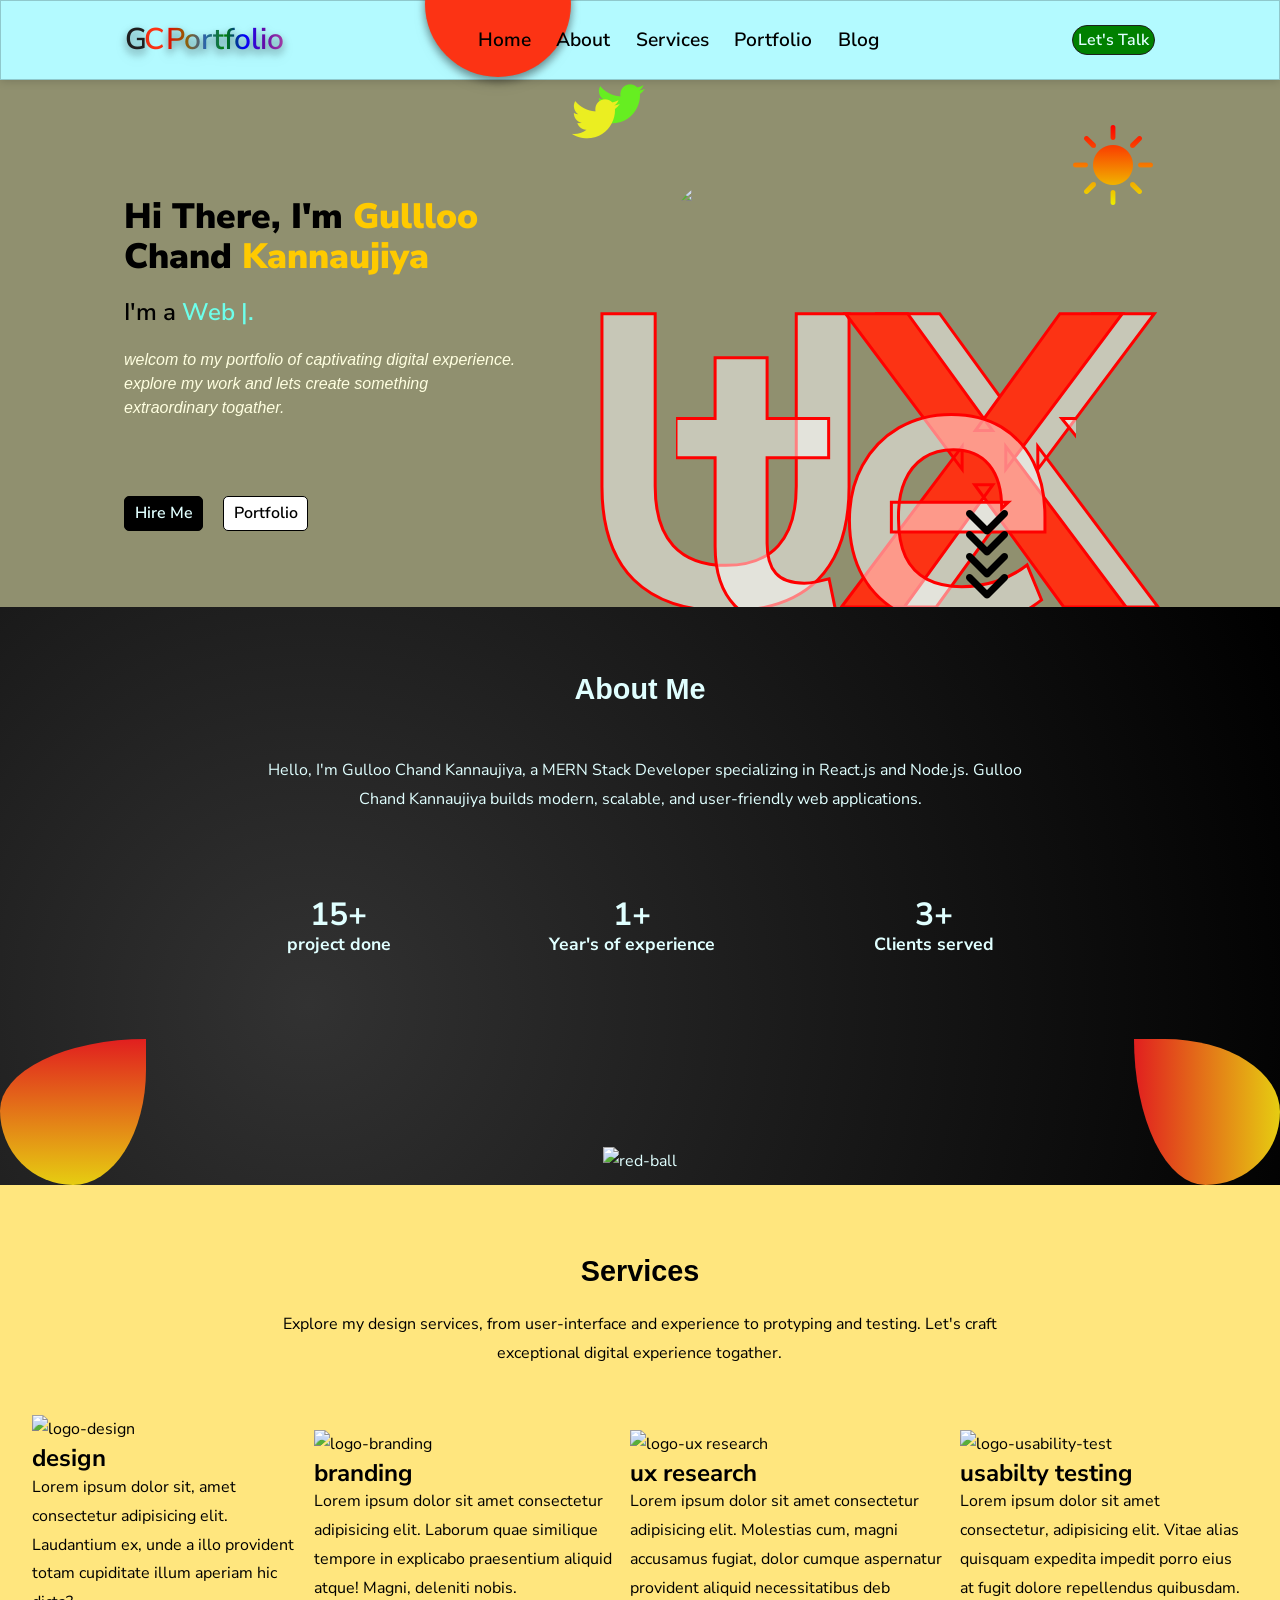
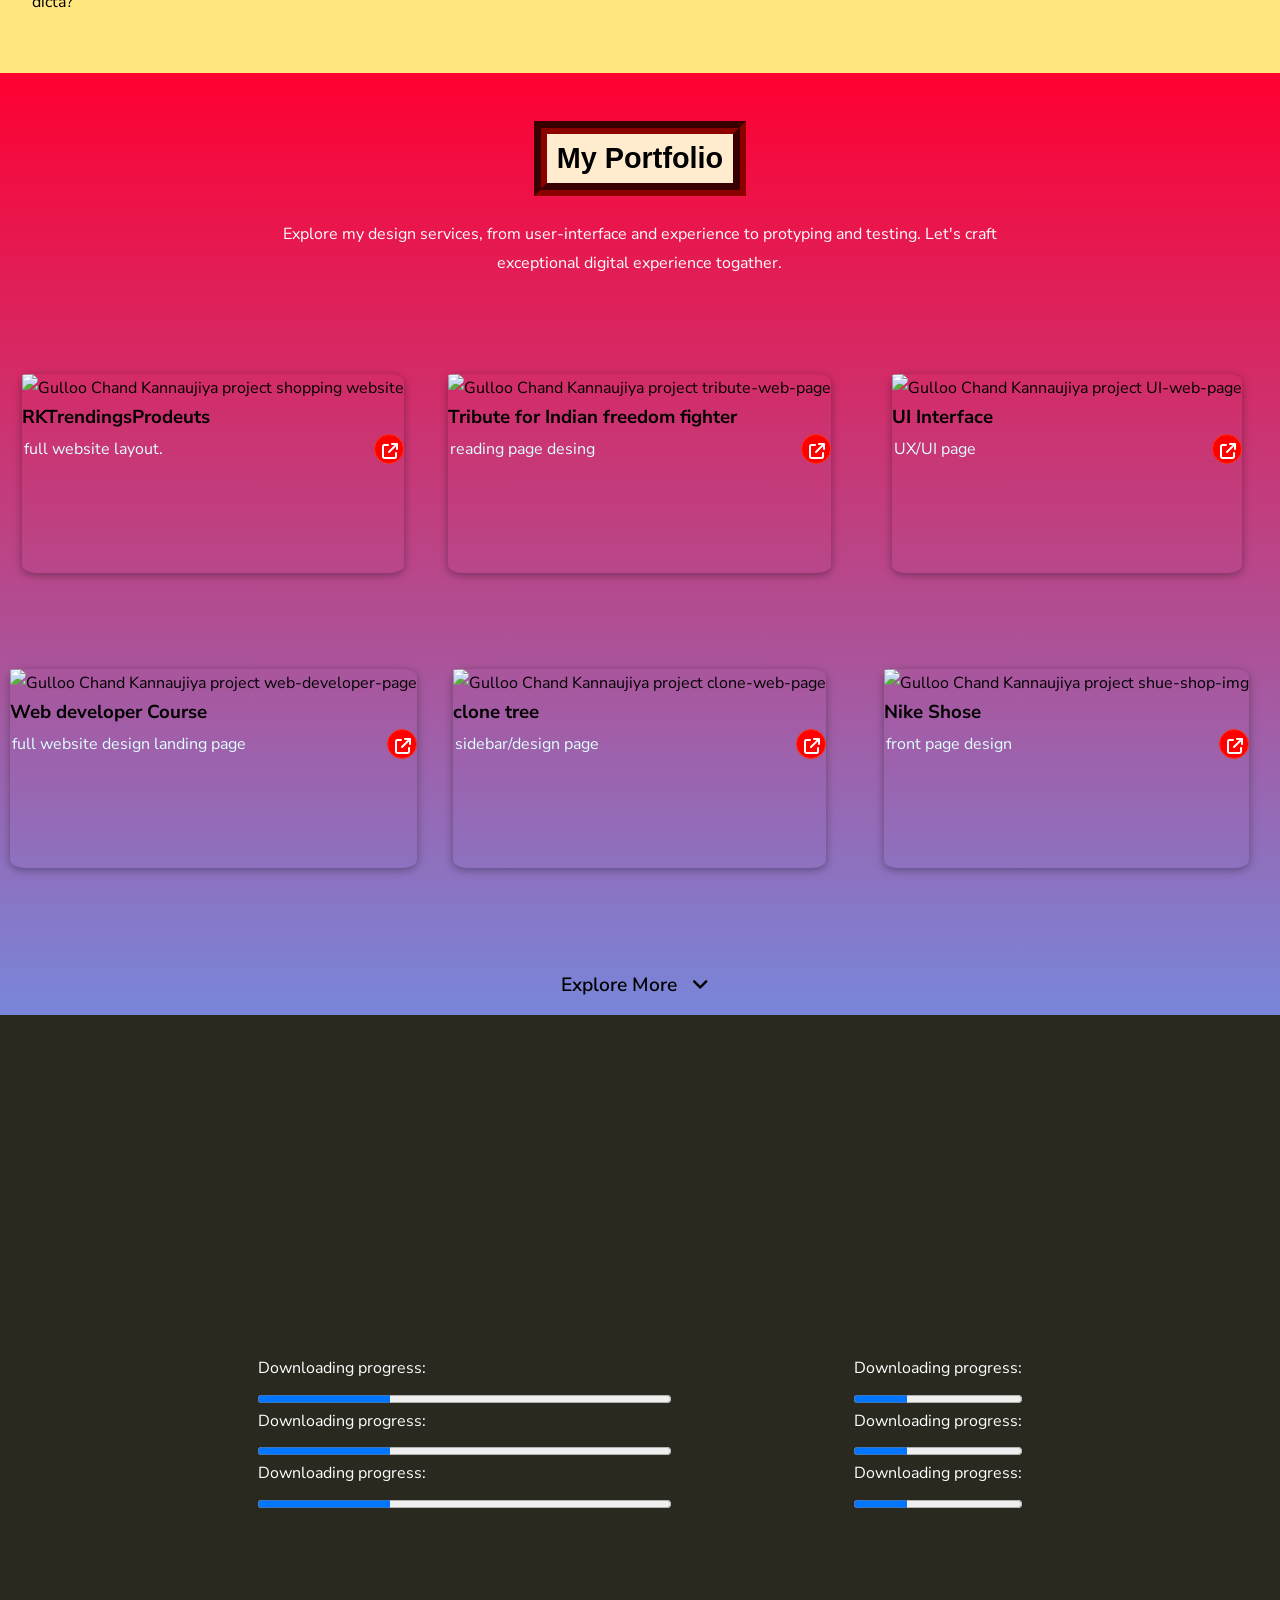
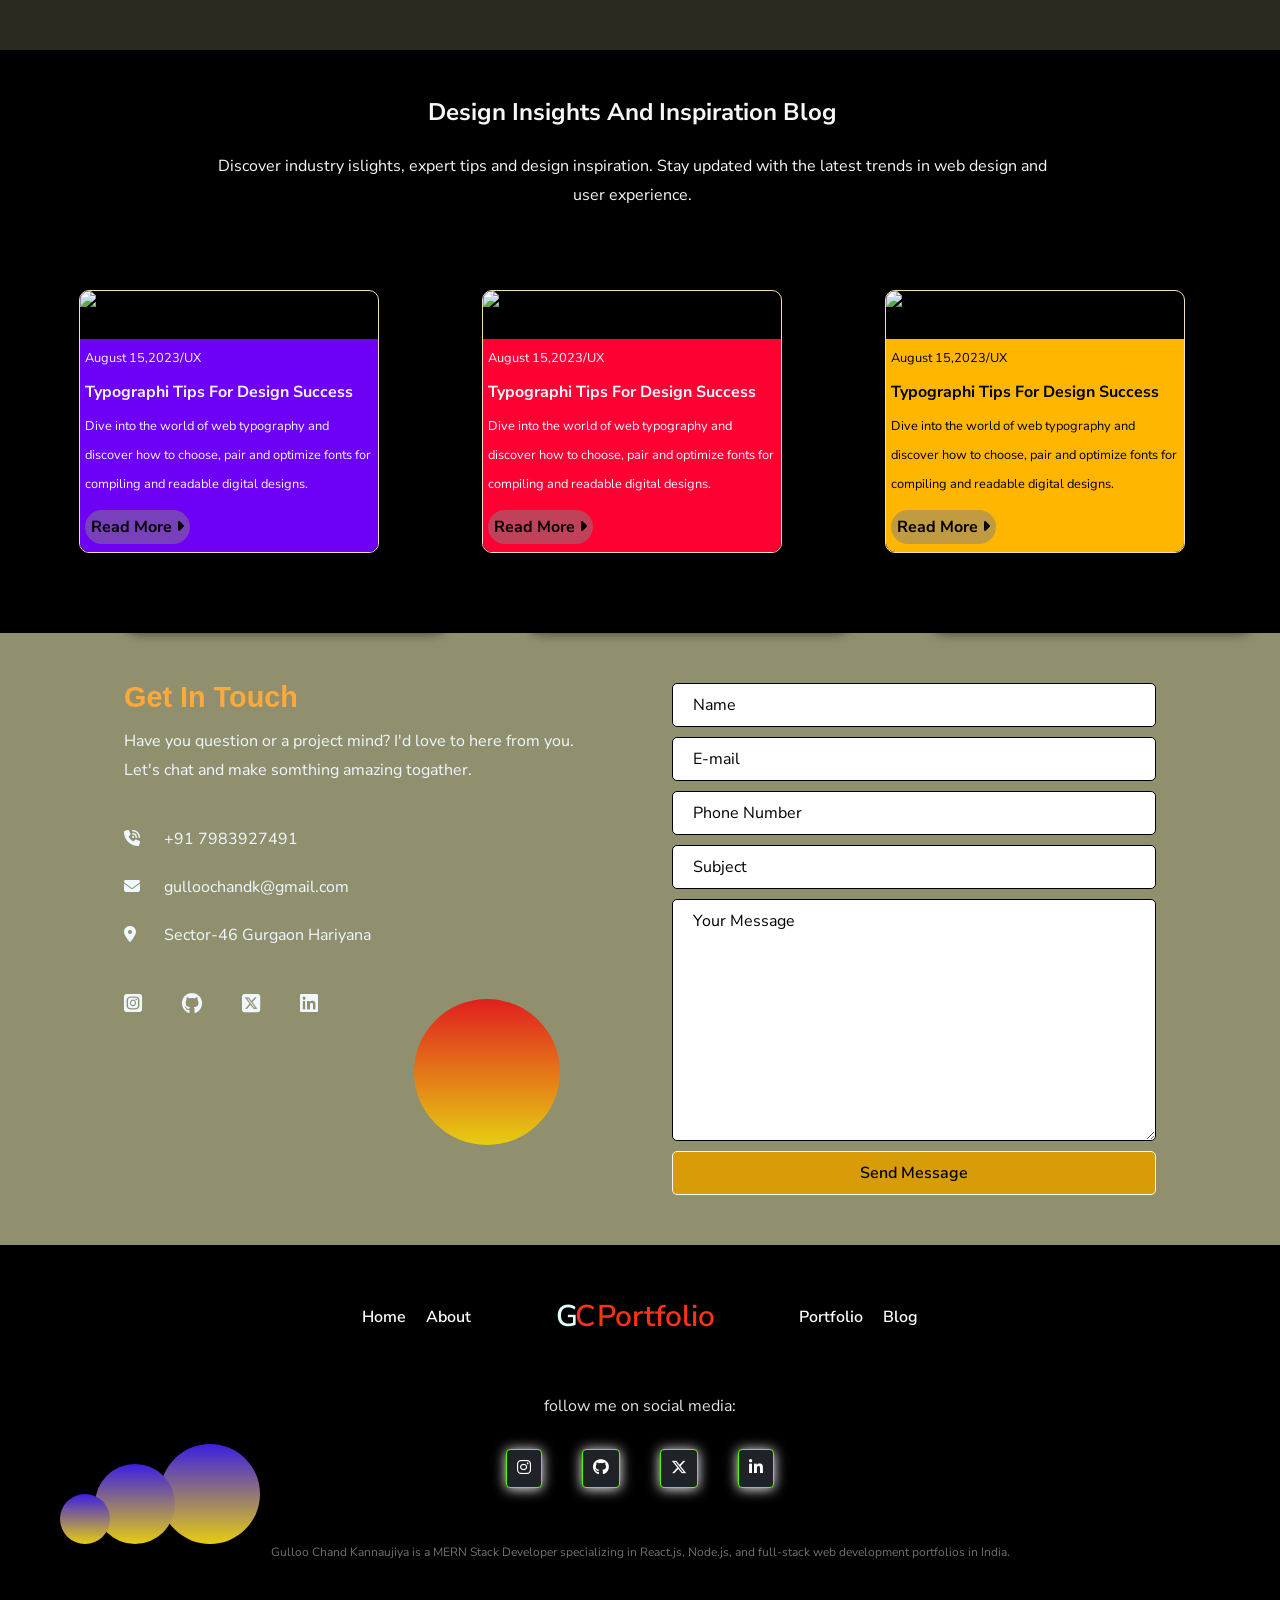
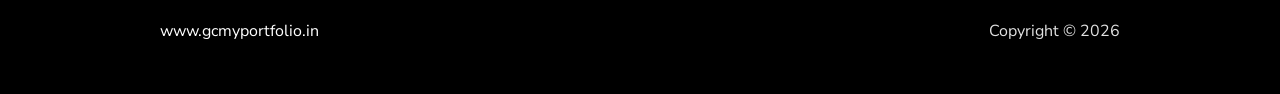
==== commit 71bbcffb: "meta content" ====
--- a/index.html
+++ b/index.html
@@ -41,7 +41,7 @@
             "jobTitle": "MERN Stack Developer",
             "worksFor": {
               "@type": "Organization",
-              "name": "Freelancer / Personal Brand"
+              "name": "Freelancer / MERN Stack Developer"
             },
             "description": "A passionate MERN Stack Developer skilled in modern web technologies and creating a full website."
           }
